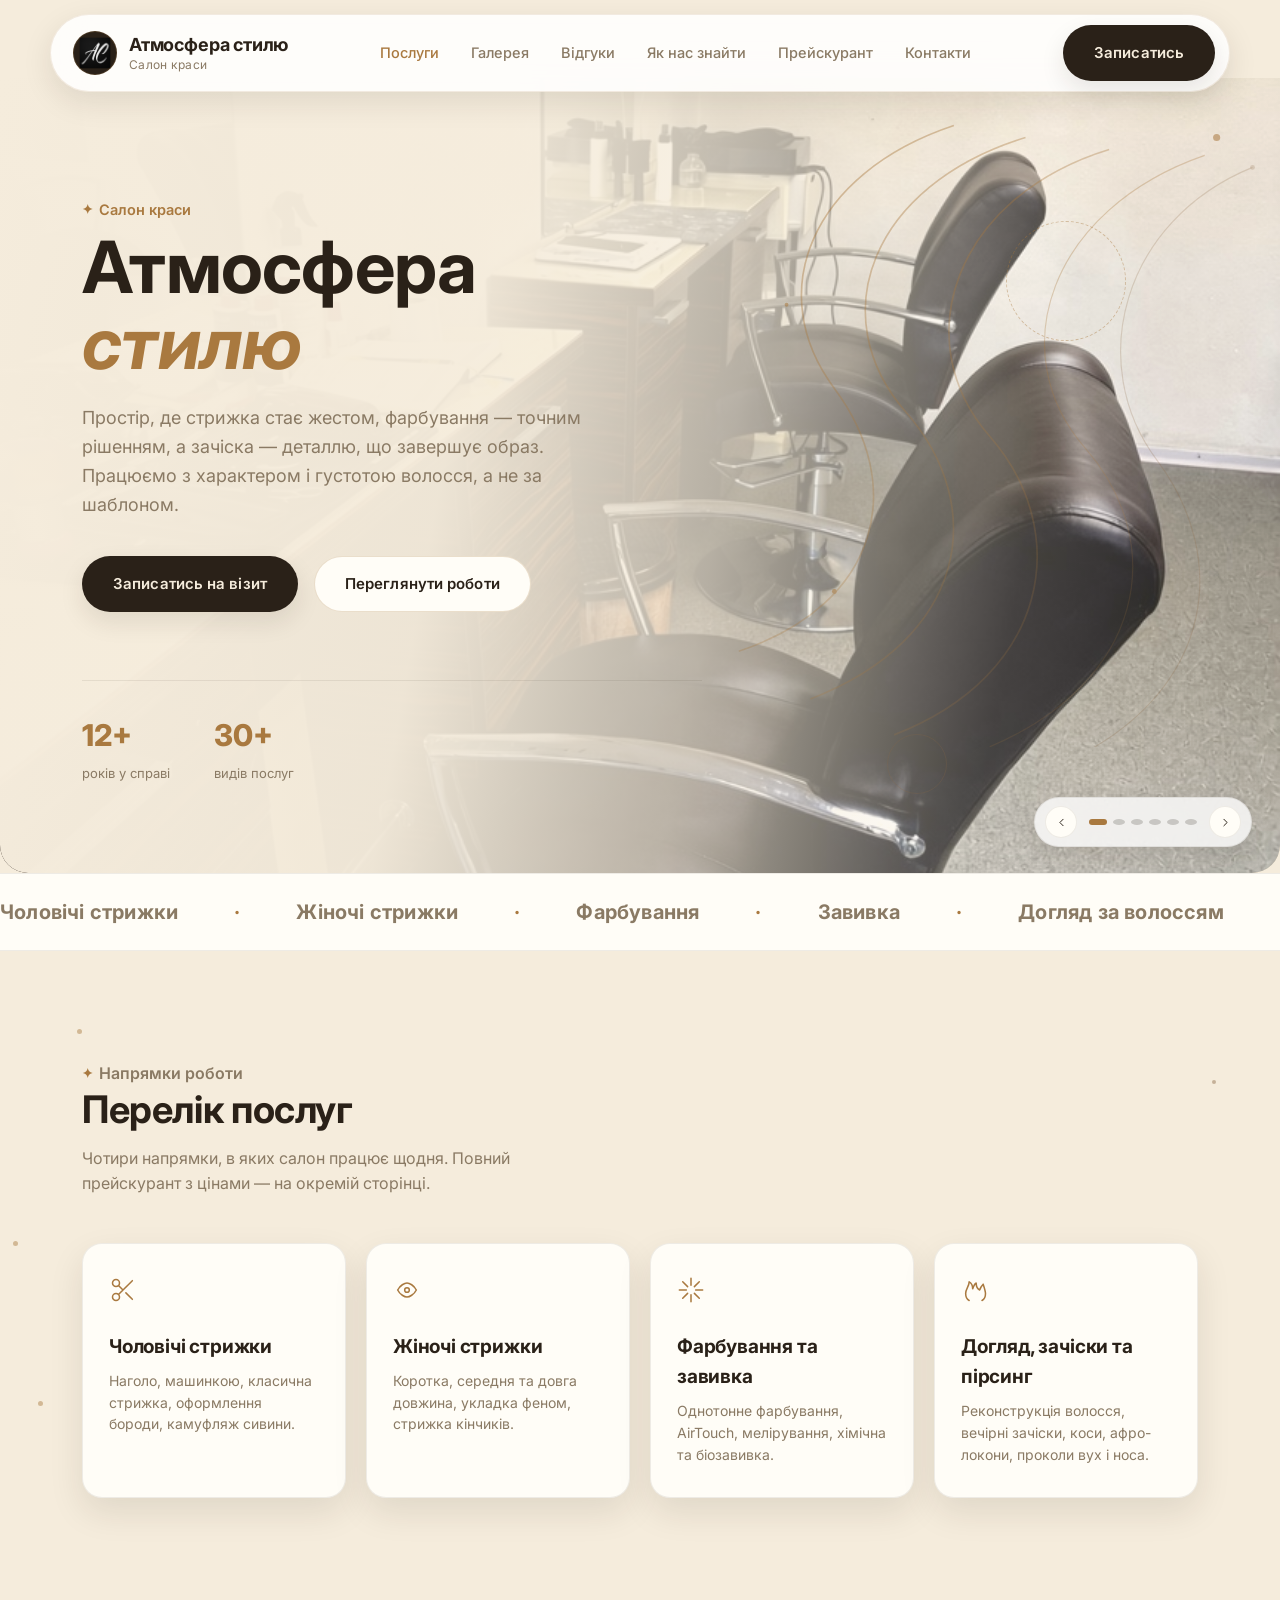
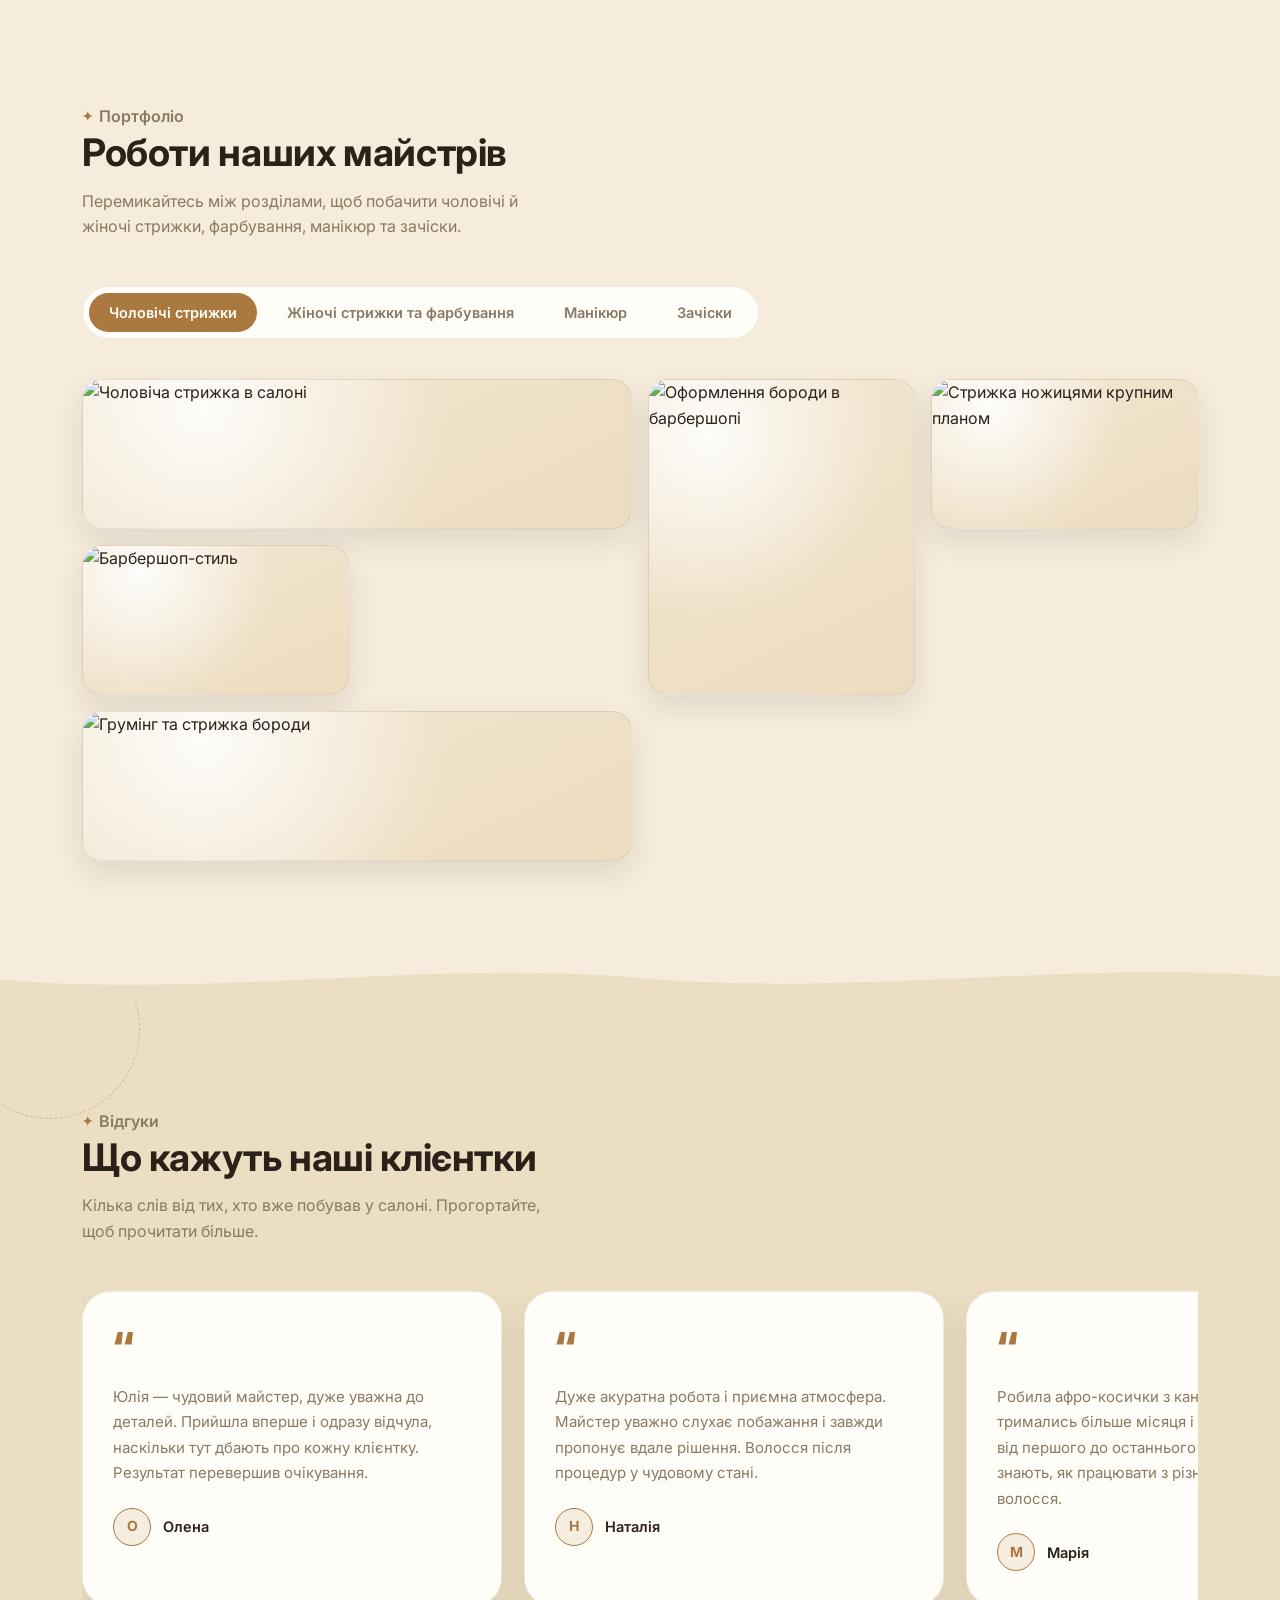
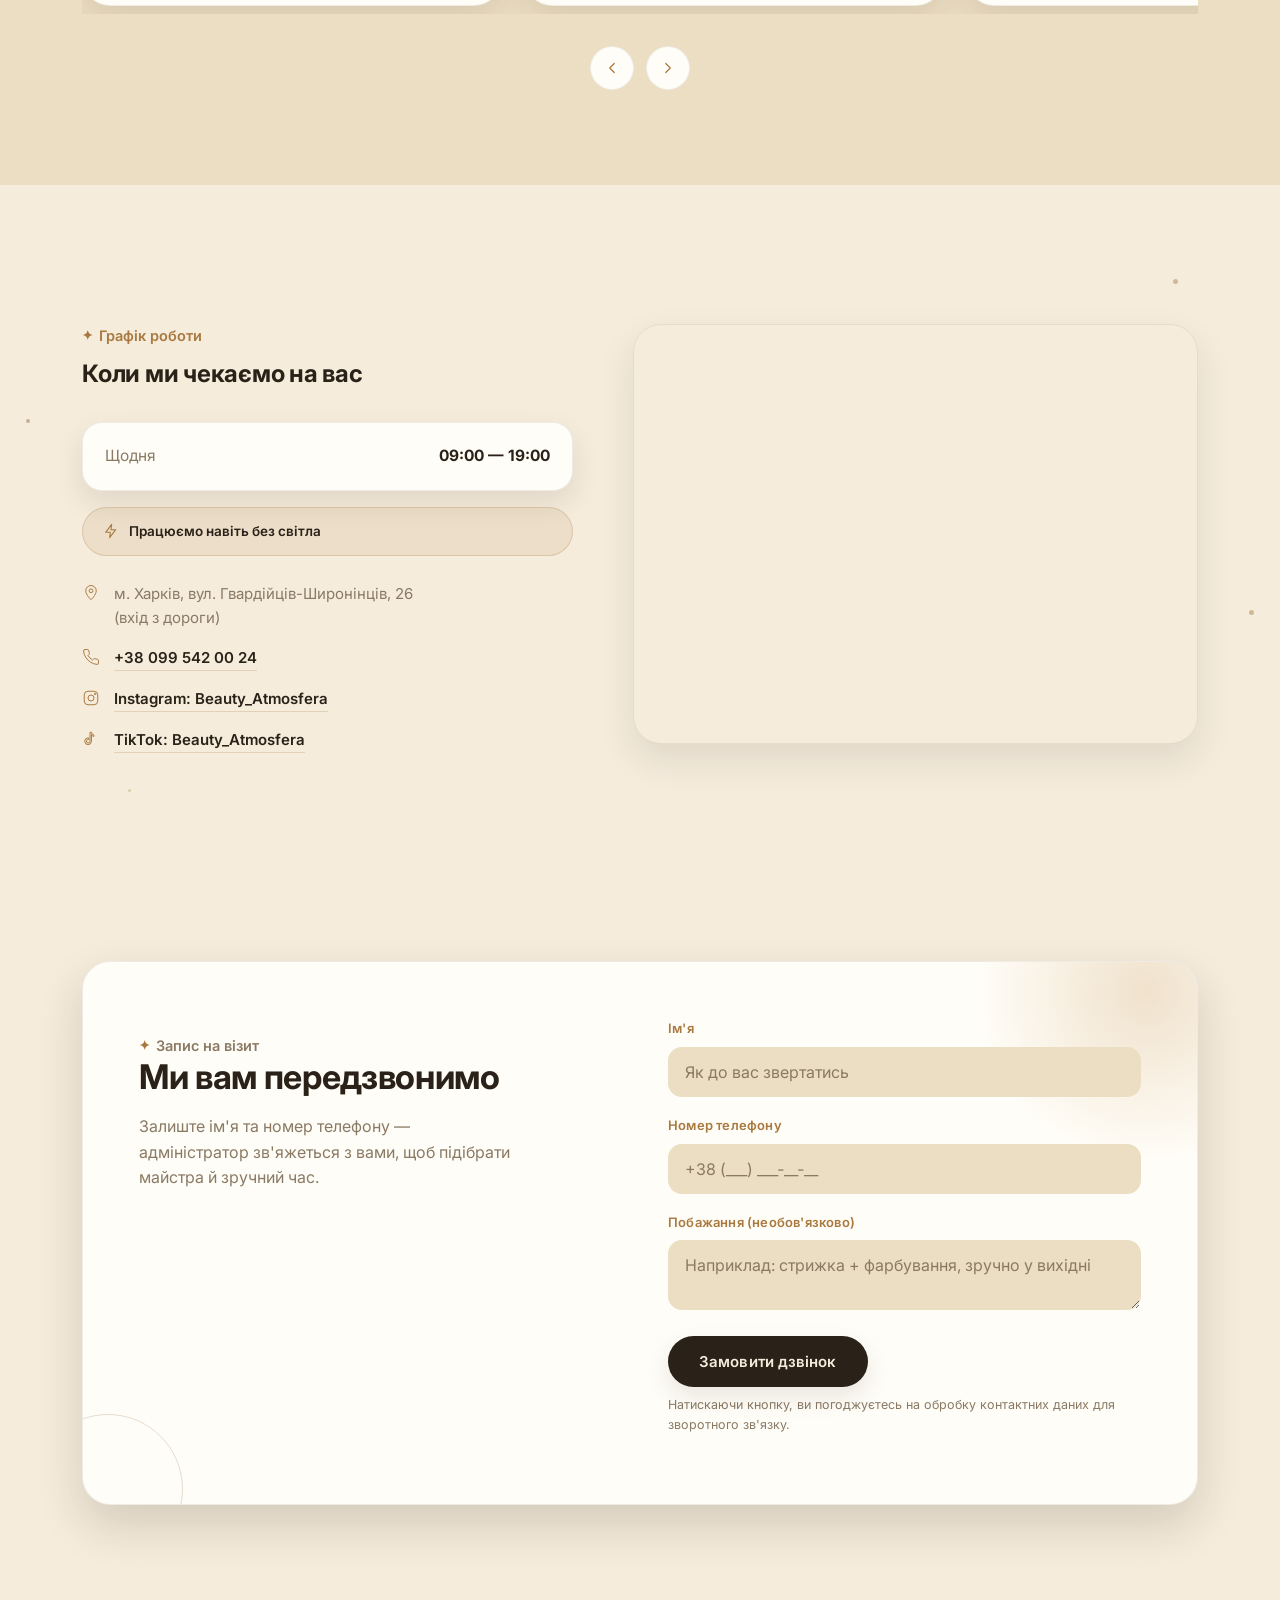
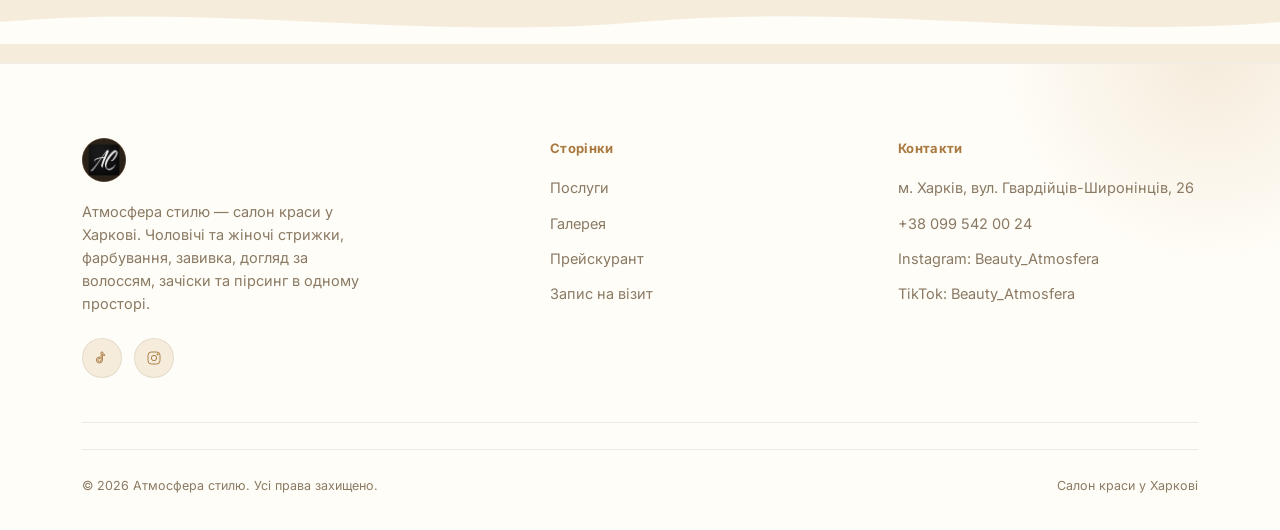
==== index.html @ 175be162 "first commit" ====
<!DOCTYPE html>
<html lang="uk">

<head>
  <meta charset="UTF-8">
  <meta name="viewport" content="width=device-width, initial-scale=1.0">
  <title>Атмосфера стилю — салон краси</title>
  <meta name="description"
    content="Атмосфера стилю — салон краси у Харкові: чоловічі та жіночі стрижки, фарбування, завивка, догляд за волоссям, зачіски та пірсинг. Записуйтесь на візит.">
  <link rel="icon" href="./assets/favicon.ico" sizes="any">
  <link rel="icon" href="./assets/favicon-32.png" type="image/png" sizes="32x32">
  <link rel="icon" href="./assets/favicon-16.png" type="image/png" sizes="16x16">
  <link rel="apple-touch-icon" href="./assets/apple-touch-icon.png">
  <link rel="stylesheet" href="style.css">
</head>

<body>

  <header class="site-header" id="siteHeader">
    <div class="wrap">
      <a href="index.html" class="brand">
        <span class="brand-mark"><img src="./assets/logo-512.png" alt="Атмосфера стилю — логотип" width="44"
            height="44"></span>
        <span class="brand-word">
          <span class="name">Атмосфера стилю</span>
          <span class="sub">Салон краси</span>
        </span>
      </a>

      <nav class="nav-desktop">
        <a href="#послуги" class="is-active">Послуги</a>
        <a href="#галерея">Галерея</a>
        <a href="#відгуки">Відгуки</a>
        <a href="#години">Як нас знайти</a>
        <a href="pricing.html">Прейскурант</a>
        <a href="#запис">Контакти</a>
      </nav>

      <div class="header-cta">
        <a href="tel:+380995420024" class="phone">+38 099 542 00 24</a>
        <a href="#запис" class="btn btn-gold">Записатись</a>
        <button class="burger" id="burger" aria-label="Меню" aria-expanded="false">
          <span></span>
        </button>
      </div>
    </div>
  </header>

  <nav class="nav-mobile" id="navMobile">
    <a href="#послуги">Послуги</a>
    <a href="#галерея">Галерея</a>
    <a href="#відгуки">Відгуки</a>
    <a href="#години">Як нас знайти</a>
    <a href="pricing.html">Прейскурант</a>
    <a href="#запис">Контакти</a>
    <div class="header-cta">
      <a href="tel:+380995420024" class="btn btn-ghost">+38 099 542 00 24</a>
    </div>
  </nav>

  <main>

    <!-- HERO with salon photo carousel background -->
    <section class="hero">
      <div class="hero-carousel-bg" id="carouselTrackWrap" aria-hidden="true">
        <div class="carousel-track" id="carouselTrack">
          <div class="carousel-slide">
            <img src="./assets/2.jpg" alt="Стрижка чоловіка в салоні" loading="eager">
          </div>
          <div class="carousel-slide">
            <img src="assets/1.jpg" alt="Фарбування волосся" loading="lazy">
          </div>
          <div class="carousel-slide">
            <img src="./assets/5.jpg" alt="Стилізація волосся в салоні" loading="lazy">
          </div>
          <div class="carousel-slide">
            <img
              src="https://images.pexels.com/photos/18186525/pexels-photo-18186525.jpeg?auto=compress&amp;cs=tinysrgb&amp;w=1600"
              alt="Стрижка ножицями крупним планом" loading="lazy">
          </div>

          <div class="carousel-slide">
            <img
              src="https://images.pexels.com/photos/29555469/pexels-photo-29555469.jpeg?auto=compress&amp;cs=tinysrgb&amp;w=1600"
              alt="Мелірування волосся" loading="lazy">
          </div>
          <div class="carousel-slide">
            <img
              src="https://images.pexels.com/photos/3065171/pexels-photo-3065171.jpeg?auto=compress&amp;cs=tinysrgb&amp;w=1600"
              alt="Завивка та укладка волосся" loading="lazy">
          </div>
        </div>
      </div>
      <div class="hero-scrim" aria-hidden="true"></div>

      <svg class="hero-wave" viewBox="0 0 600 600" fill="none" xmlns="http://www.w3.org/2000/svg" aria-hidden="true">
        <defs>
          <linearGradient id="waveGrad" x1="0" y1="0" x2="600" y2="600" gradientUnits="userSpaceOnUse">
            <stop offset="0" stop-color="#a9793f" />
            <stop offset="1" stop-color="#a9793f" stop-opacity="0" />
          </linearGradient>
        </defs>
        <path d="M40 520 C160 480 180 380 120 300 C60 220 100 120 220 80" stroke="url(#waveGrad)" stroke-width="1.4" />
        <path d="M100 560 C230 510 250 400 180 320 C110 240 150 130 280 90" stroke="url(#waveGrad)"
          stroke-width="1.4" />
        <path d="M170 590 C300 540 320 420 250 340 C180 260 220 140 350 100" stroke="url(#waveGrad)"
          stroke-width="1.4" />
        <path d="M250 600 C380 545 400 430 330 350 C260 270 300 150 430 105" stroke="url(#waveGrad)" stroke-width="1" />
        <path d="M320 610 C440 550 450 440 390 360 C330 280 360 160 470 115" stroke="#8c6a46" stroke-width="1"
          opacity=".4" />
        <circle cx="440" cy="90" r="3" fill="#a9793f" />
        <circle cx="120" cy="470" r="2" fill="#a9793f" />
        <circle cx="500" cy="180" r="2.5" fill="#c99a5c" />
        <circle cx="80" cy="230" r="1.6" fill="#a9793f" />
        <circle cx="470" cy="115" r="2" fill="#8c6a46" opacity=".4" />
      </svg>

      <span class="ring ring-1" aria-hidden="true"></span>
      <span class="ring ring-alt ring-2" aria-hidden="true"></span>

      <div class="wrap">
        <div class="hero-inner">
          <p class="eyebrow"><span class="sparkle">✦</span>Салон краси</p>
          <h1>Атмосфера<br><em>стилю</em></h1>
          <p class="lede">Простір, де стрижка стає жестом, фарбування — точним рішенням, а зачіска — деталлю, що
            завершує образ. Працюємо з характером і густотою волосся, а не за шаблоном.</p>
          <div class="hero-actions">
            <a href="#запис" class="btn btn-gold">Записатись на візит</a>
            <a href="#галерея" class="btn btn-ghost">Переглянути роботи</a>
          </div>
          <div class="hero-stats">
            <div>
              <div class="num" data-count="12" data-suffix="+">0</div>
              <div class="lbl">років у справі</div>
            </div>
            <div>
              <div class="num" data-count="30" data-suffix="+">0</div>
              <div class="lbl">видів послуг</div>
            </div>
          </div>
        </div>
      </div>

      <div class="hero-carousel-ui">
        <button type="button" class="hc-nav" id="carouselPrev" aria-label="Попереднє фото салону">
          <svg viewBox="0 0 24 24" fill="none" stroke-width="1.8" stroke-linecap="round" stroke-linejoin="round">
            <path d="m15 18-6-6 6-6" />
          </svg>
        </button>
        <div class="hc-dots" id="carouselDots">
          <button type="button" class="is-active" aria-label="Слайд 1"></button>
          <button type="button" aria-label="Слайд 2"></button>
          <button type="button" aria-label="Слайд 3"></button>
          <button type="button" aria-label="Слайд 4"></button>
          <button type="button" aria-label="Слайд 5"></button>
          <button type="button" aria-label="Слайд 6"></button>
        </div>
        <button type="button" class="hc-nav" id="carouselNext" aria-label="Наступне фото салону">
          <svg viewBox="0 0 24 24" fill="none" stroke-width="1.8" stroke-linecap="round" stroke-linejoin="round">
            <path d="m9 18 6-6-6-6" />
          </svg>
        </button>
      </div>
    </section>


    <!-- MARQUEE -->
    <div class="marquee" aria-hidden="true">
      <div class="marquee-track">
        <span>Чоловічі стрижки <em>·</em> Жіночі стрижки <em>·</em> Фарбування <em>·</em> Завивка <em>·</em> Догляд за
          волоссям <em>·</em> Зачіски та пірсинг</span>
        <span>Чоловічі стрижки <em>·</em> Жіночі стрижки <em>·</em> Фарбування <em>·</em> Завивка <em>·</em> Догляд за
          волоссям <em>·</em> Зачіски та пірсинг</span>
      </div>
    </div>

    <!-- SERVICES -->
    <section class="services" id="послуги">
      <div class="dot-field" aria-hidden="true">
        <span style="top:12%;left:6%;"></span>
        <span style="top:70%;left:3%;"></span>
        <span style="top:20%;right:5%;"></span>
        <span style="top:82%;right:9%;"></span>
        <span style="top:45%;left:1%;"></span>
      </div>
      <div class="wrap">
        <div class="section-head">
          <p class="eyebrow"><span class="sparkle">✦</span>Напрямки роботи</p>
          <h2>Перелік послуг</h2>
          <p>Чотири напрямки, в яких салон працює щодня. Повний прейскурант з цінами — на окремій сторінці.</p>
        </div>

        <div class="services-grid">
          <div class="service-card">
            <svg viewBox="0 0 24 24" fill="none" stroke-width="1.3" stroke-linecap="round" stroke-linejoin="round">
              <circle cx="6" cy="6" r="3" />
              <circle cx="6" cy="18" r="3" />
              <path d="M20 4 8.12 15.88M14.47 14.48 20 20M8.12 8.12 12 12" />
            </svg>
            <h3>Чоловічі стрижки</h3>
            <p>Наголо, машинкою, класична стрижка, оформлення бороди, камуфляж сивини.</p>
          </div>
          <div class="service-card">
            <svg viewBox="0 0 24 24" fill="none" stroke-width="1.3" stroke-linecap="round" stroke-linejoin="round">
              <path d="M4 12c2-4 6-6 8-6s6 2 8 6c-2 4-6 6-8 6s-6-2-8-6Z" />
              <circle cx="12" cy="12" r="2" />
            </svg>
            <h3>Жіночі стрижки</h3>
            <p>Коротка, середня та довга довжина, укладка феном, стрижка кінчиків.</p>
          </div>
          <div class="service-card">
            <svg viewBox="0 0 24 24" fill="none" stroke-width="1.3" stroke-linecap="round" stroke-linejoin="round">
              <path
                d="M12 2v6M12 22v-6M4.9 4.9l4.2 4.2M14.9 14.9l4.2 4.2M2 12h6M22 12h-6M4.9 19.1l4.2-4.2M14.9 9.1l4.2-4.2" />
            </svg>
            <h3>Фарбування та завивка</h3>
            <p>Однотонне фарбування, AirTouch, мелірування, хімічна та біозавивка.</p>
          </div>
          <div class="service-card">
            <svg viewBox="0 0 24 24" fill="none" stroke-width="1.3" stroke-linecap="round" stroke-linejoin="round">
              <path
                d="M7 21c-2-1-3-3-3-6 0-4 3-6 3-10 2 1 3 4 3 6 1-2 1-4 3-5 0 3 1 5 3 6 1-3 2-4 3-5 1 3 2 6 2 8 0 3-1 5-3 6" />
            </svg>
            <h3>Догляд, зачіски та пірсинг</h3>
            <p>Реконструкція волосся, вечірні зачіски, коси, афро-локони, проколи вух і носа.</p>
          </div>
        </div>
      </div>
    </section>

    <!-- GALLERY -->
    <section class="gallery" id="галерея">
      <div class="wrap">
        <div class="section-head">
          <p class="eyebrow"><span class="sparkle">✦</span>Портфоліо</p>
          <h2>Роботи наших майстрів</h2>
          <p>Перемикайтесь між розділами, щоб побачити чоловічі й жіночі стрижки, фарбування, манікюр та зачіски.</p>
        </div>

        <div class="tabs" role="tablist">
          <button class="tab is-active" data-tab="men" role="tab" aria-selected="true">Чоловічі стрижки</button>
          <button class="tab" data-tab="women" role="tab" aria-selected="false">Жіночі стрижки та фарбування</button>
          <button class="tab" data-tab="nails" role="tab" aria-selected="false">Манікюр</button>
          <button class="tab" data-tab="styling" role="tab" aria-selected="false">Зачіски</button>
        </div>

        <div class="gallery-grid is-active" id="tab-men">
          <div class="scene wide">
            <img
              src="https://images.pexels.com/photos/6599031/pexels-photo-6599031.jpeg?auto=compress&amp;cs=tinysrgb&amp;w=1200"
              alt="Чоловіча стрижка в салоні" loading="lazy">
          </div>
          <div class="scene tall">
            <img
              src="https://images.pexels.com/photos/3998417/pexels-photo-3998417.jpeg?auto=compress&amp;cs=tinysrgb&amp;w=800"
              alt="Оформлення бороди в барбершопі" loading="lazy">
          </div>
          <div class="scene">
            <img
              src="https://images.pexels.com/photos/18186525/pexels-photo-18186525.jpeg?auto=compress&amp;cs=tinysrgb&amp;w=800"
              alt="Стрижка ножицями крупним планом" loading="lazy">
          </div>
          <div class="scene">
            <img
              src="https://images.pexels.com/photos/9992819/pexels-photo-9992819.jpeg?auto=compress&amp;cs=tinysrgb&amp;w=800"
              alt="Барбершоп-стиль" loading="lazy">
          </div>
          <div class="scene wide">
            <img
              src="https://images.pexels.com/photos/6007395/pexels-photo-6007395.jpeg?auto=compress&amp;cs=tinysrgb&amp;w=1200"
              alt="Грумінг та стрижка бороди" loading="lazy">
          </div>
        </div>

        <div class="gallery-grid" id="tab-women">
          <div class="scene wide">
            <img
              src="https://images.pexels.com/photos/4981476/pexels-photo-4981476.jpeg?auto=compress&amp;cs=tinysrgb&amp;w=1200"
              alt="Фарбування волосся" loading="lazy">
          </div>
          <div class="scene tall">
            <img
              src="https://images.pexels.com/photos/29555469/pexels-photo-29555469.jpeg?auto=compress&amp;cs=tinysrgb&amp;w=800"
              alt="Мелірування волосся фольгою" loading="lazy">
          </div>
          <div class="scene">
            <img
              src="https://images.pexels.com/photos/3065171/pexels-photo-3065171.jpeg?auto=compress&amp;cs=tinysrgb&amp;w=800"
              alt="Завивка волосся в салоні" loading="lazy">
          </div>
          <div class="scene">
            <img
              src="https://images.pexels.com/photos/3065209/pexels-photo-3065209.jpeg?auto=compress&amp;cs=tinysrgb&amp;w=800"
              alt="Кучеряве укладання волосся" loading="lazy">
          </div>
        </div>

        <div class="gallery-grid" id="tab-nails">
          <div class="scene wide">
            <img
              src="https://images.pexels.com/photos/5871831/pexels-photo-5871831.jpeg?auto=compress&amp;cs=tinysrgb&amp;w=1200"
              alt="Яскравий дизайн манікюру" loading="lazy">
          </div>
          <div class="scene tall">
            <img
              src="https://images.pexels.com/photos/13068361/pexels-photo-13068361.jpeg?auto=compress&amp;cs=tinysrgb&amp;w=800"
              alt="Манікюрна станція в салоні" loading="lazy">
          </div>
          <div class="scene">
            <img
              src="https://images.pexels.com/photos/5870539/pexels-photo-5870539.jpeg?auto=compress&amp;cs=tinysrgb&amp;w=800"
              alt="Манікюр з покриттям" loading="lazy">
          </div>
        </div>

        <div class="gallery-grid" id="tab-styling">
          <div class="scene wide">
            <img
              src="https://images.pexels.com/photos/15507420/pexels-photo-15507420.jpeg?auto=compress&amp;cs=tinysrgb&amp;w=1200"
              alt="Вечірня зачіска з прикрасами" loading="lazy">
          </div>
          <div class="scene tall">
            <img
              src="https://images.pexels.com/photos/19875392/pexels-photo-19875392.jpeg?auto=compress&amp;cs=tinysrgb&amp;w=800"
              alt="Прокол вух з сережкою" loading="lazy">
          </div>
          <div class="scene">
            <img
              src="https://images.pexels.com/photos/3331486/pexels-photo-3331486.jpeg?auto=compress&amp;cs=tinysrgb&amp;w=800"
              alt="Стильна жіноча зачіска" loading="lazy">
          </div>
          <div class="scene">
            <img
              src="https://images.pexels.com/photos/15507425/pexels-photo-15507425.jpeg?auto=compress&amp;cs=tinysrgb&amp;w=800"
              alt="Весільна зачіска крупним планом" loading="lazy">
          </div>
        </div>
      </div>
    </section>

    <svg class="divider to-tint" viewBox="0 0 1440 60" preserveAspectRatio="none" aria-hidden="true">
      <path d="M0,32 C240,58 480,4 720,30 C960,56 1200,6 1440,28 L1440,60 L0,60 Z"></path>
    </svg>

    <!-- REVIEWS -->
    <section class="reviews" id="відгуки">
      <span class="ring" style="width:180px;height:180px;top:-60px;left:-40px;" aria-hidden="true"></span>
      <div class="wrap">
        <div class="section-head">
          <p class="eyebrow"><span class="sparkle">✦</span>Відгуки</p>
          <h2>Що кажуть наші клієнтки</h2>
          <p>Кілька слів від тих, хто вже побував у салоні. Прогортайте, щоб прочитати більше.</p>
        </div>

        <div class="review-track" id="reviewTrack">
          <div class="review-card">
            <div class="mark">“</div>
            <p>Юлія — чудовий майстер, дуже уважна до деталей. Прийшла вперше і одразу відчула, наскільки тут дбають про
              кожну клієнтку. Результат перевершив очікування.</p>
            <div class="who">
              <span class="avatar">О</span>
              <span class="name">Олена</span>
            </div>
          </div>
          <div class="review-card">
            <div class="mark">“</div>
            <p>Дуже акуратна робота і приємна атмосфера. Майстер уважно слухає побажання і завжди пропонує вдале
              рішення. Волосся після процедур у чудовому стані.</p>
            <div class="who">
              <span class="avatar">Н</span>
              <span class="name">Наталія</span>
            </div>
          </div>
          <div class="review-card">
            <div class="mark">“</div>
            <p>Робила афро-косички з канікалоном — тримались більше місяця і виглядали акуратно від першого до
              останнього дня. Майстри знають, як працювати з різними типами волосся.</p>
            <div class="who">
              <span class="avatar">М</span>
              <span class="name">Марія</span>
            </div>
          </div>
          <div class="review-card">
            <div class="mark">“</div>
            <p>Прийшла на консультацію щодо кольору — мені детально пояснили всі етапи й порадили формат, який справді
              пасує. Рекомендую знайомим.</p>
            <div class="who">
              <span class="avatar">І</span>
              <span class="name">Ірина</span>
            </div>
          </div>
        </div>

        <div class="review-controls">
          <button type="button" id="reviewPrev" aria-label="Попередній відгук">
            <svg viewBox="0 0 24 24" fill="none" stroke-width="1.6" stroke-linecap="round" stroke-linejoin="round">
              <path d="m15 18-6-6 6-6" />
            </svg>
          </button>
          <button type="button" id="reviewNext" aria-label="Наступний відгук">
            <svg viewBox="0 0 24 24" fill="none" stroke-width="1.6" stroke-linecap="round" stroke-linejoin="round">
              <path d="m9 18 6-6-6-6" />
            </svg>
          </button>
        </div>
      </div>
    </section>

    <svg class="divider flip" viewBox="0 0 1440 60" preserveAspectRatio="none" aria-hidden="true">
      <path d="M0,32 C240,58 480,4 720,30 C960,56 1200,6 1440,28 L1440,60 L0,60 Z"></path>
    </svg>

    <!-- HOURS + MAP -->
    <section class="visit" id="години">
      <div class="dot-field" aria-hidden="true">
        <span style="top:8%;right:8%;"></span>
        <span style="top:60%;right:2%;"></span>
        <span style="top:30%;left:2%;"></span>
        <span style="top:88%;left:10%;"></span>
      </div>
      <div class="wrap">
        <div class="visit-grid">
          <div>
            <p class="eyebrow"><span class="sparkle">✦</span>Графік роботи</p>
            <h2>Коли ми чекаємо на вас</h2>

            <div class="hours-list">
              <div class="hours-row"><span>Щодня</span><span>09:00 — 19:00</span></div>
            </div>
            <p class="hours-note">
              <svg viewBox="0 0 24 24" fill="none" stroke-width="1.6" stroke-linecap="round" stroke-linejoin="round">
                <path d="M13 2 4 14h7l-1 8 9-12h-7l1-8Z" />
              </svg>
              Працюємо навіть без світла
            </p>

            <div class="address-block">
              <div class="line">
                <svg viewBox="0 0 24 24" fill="none" stroke-width="1.3">
                  <path d="M12 21s7-6.5 7-12a7 7 0 1 0-14 0c0 5.5 7 12 7 12Z" />
                  <circle cx="12" cy="9" r="2.5" />
                </svg>
                <span>м. Харків, вул. Гвардійців-Широнінців, 26<br>(вхід з дороги)</span>
              </div>
              <div class="line">
                <svg viewBox="0 0 24 24" fill="none" stroke-width="1.3">
                  <path
                    d="M22 16.9v3a2 2 0 0 1-2.2 2 19.8 19.8 0 0 1-8.6-3.1 19.5 19.5 0 0 1-6-6A19.8 19.8 0 0 1 2.1 4.2 2 2 0 0 1 4 2h3a2 2 0 0 1 2 1.7c.1 1 .4 2 .7 2.9a2 2 0 0 1-.5 2.1L8 10a16 16 0 0 0 6 6l1.3-1.2a2 2 0 0 1 2.1-.5c.9.3 1.9.6 2.9.7a2 2 0 0 1 1.7 2Z" />
                </svg>
                <a href="tel:+380995420024">+38 099 542 00 24</a>
              </div>
              <div class="line">
                <svg viewBox="0 0 24 24" fill="none" stroke-width="1.3">
                  <rect x="3" y="3" width="18" height="18" rx="5" />
                  <circle cx="12" cy="12" r="4" />
                  <circle cx="17.5" cy="6.5" r="1" />
                </svg>
                <a href="https://www.instagram.com/julia.oksana_kh?utm_source=ig_web_button_share_sheet&amp;stkn=ZDNlZDc0MzIxNw=="
                  target="_blank" rel="noopener">Instagram: Beauty_Atmosfera</a>
              </div>
              <div class="line">
                <svg viewBox="0 0 24 24" fill="none" stroke-width="1.3">
                  <path
                    d="M16 8.5c-1.7 0-3-1-3.4-2.5V15a4.5 4.5 0 1 1-4.5-4.5c.3 0 .6 0 .9.1v2.1a2.4 2.4 0 1 0 1.7 2.3V3h2.1a4.1 4.1 0 0 0 3.2 3.9V8.5Z" />
                </svg>
                <a href="https://www.tiktok.com/@julia_magicbeauti?_r=1&_t=ZS-99iUvJJlpRd" target="_blank"
                  rel="noopener">TikTok:
                  Beauty_Atmosfera</a>
              </div>
            </div>
          </div>

          <div class="map-frame">
            <iframe
              src="https://maps.google.com/maps?q=%D0%A5%D0%B0%D1%80%D0%BA%D1%96%D0%B2%2C%20%D0%B2%D1%83%D0%BB.%20%D0%93%D0%B2%D0%B0%D1%80%D0%B4%D1%96%D0%B9%D1%86%D1%96%D0%B2-%D0%A8%D0%B8%D1%80%D0%BE%D0%BD%D1%96%D0%BD%D1%86%D1%96%D0%B2%2C%2026&z=16&output=embed"
              loading="lazy" referrerpolicy="no-referrer-when-downgrade" title="Атмосфера стилю на карті"></iframe>
          </div>
        </div>
      </div>
    </section>

    <!-- CALLBACK -->
    <section class="callback" id="запис">
      <div class="wrap">
        <div class="callback-panel">
          <span class="ring ring-alt ring-3" aria-hidden="true"></span>
          <div class="callback-copy">
            <p class="eyebrow"><span class="sparkle">✦</span>Запис на візит</p>
            <h2>Ми вам передзвонимо</h2>
            <p>Залиште ім'я та номер телефону — адміністратор зв'яжеться з вами, щоб підібрати майстра й зручний час.
            </p>
          </div>

          <form id="callbackForm" novalidate>
            <div class="field" id="nameField">
              <label for="name">Ім'я</label>
              <input type="text" id="name" name="name" placeholder="Як до вас звертатись" autocomplete="name">
              <p class="field-error">Вкажіть, будь ласка, ваше ім'я.</p>
            </div>
            <div class="field" id="phoneField">
              <label for="phone">Номер телефону</label>
              <input type="tel" id="phone" name="phone" placeholder="+38 (___) ___‑__‑__" autocomplete="tel">
              <p class="field-error">Перевірте формат номера телефону.</p>
            </div>
            <div class="field">
              <label for="message">Побажання (необов'язково)</label>
              <textarea id="message" name="message"
                placeholder="Наприклад: стрижка + фарбування, зручно у вихідні"></textarea>
            </div>
            <button type="submit" class="btn btn-gold">Замовити дзвінок</button>
            <p class="form-note">Натискаючи кнопку, ви погоджуєтесь на обробку контактних даних для зворотного зв'язку.
            </p>
            <p class="form-status" id="formStatus">Дякуємо! Ми передзвонимо вам найближчим часом.</p>
          </form>
        </div>
      </div>
    </section>

  </main>

  <svg class="divider to-white" viewBox="0 0 1440 60" preserveAspectRatio="none" aria-hidden="true">
    <path d="M0,30 C240,4 480,56 720,30 C960,4 1200,54 1440,30 L1440,60 L0,60 Z"></path>
  </svg>

  <footer class="site-footer">
    <div class="wrap">
      <div class="footer-top">
        <div class="footer-about">
          <span class="brand-mark"><img src="./assets/logo-512.png" alt="Атмосфера стилю — логотип" width="44"
              height="44"></span>
          <p>Атмосфера стилю — салон краси у Харкові. Чоловічі та жіночі стрижки, фарбування, завивка, догляд за
            волоссям, зачіски та пірсинг в одному просторі.</p>
          <div class="socials">
            <a href="https://www.tiktok.com/@julia_magicbeauti?_r=1&_t=ZS-99iUvJJlpRd" target="_blank" rel="noopener"
              aria-label="TikTok"><svg viewBox="0 0 24 24" fill="none" stroke-width="1.4">
                <path
                  d="M16 8.5c-1.7 0-3-1-3.4-2.5V15a4.5 4.5 0 1 1-4.5-4.5c.3 0 .6 0 .9.1v2.1a2.4 2.4 0 1 0 1.7 2.3V3h2.1a4.1 4.1 0 0 0 3.2 3.9V8.5Z" />
              </svg></a>
            <a href="https://www.instagram.com/julia.oksana_kh?utm_source=ig_web_button_share_sheet&amp;stkn=ZDNlZDc0MzIxNw=="
              target="_blank" rel="noopener" aria-label="Instagram"><svg viewBox="0 0 24 24" fill="none"
                stroke-width="1.4">
                <rect x="3" y="3" width="18" height="18" rx="5" />
                <circle cx="12" cy="12" r="4" />
                <circle cx="17.5" cy="6.5" r="1" />
              </svg></a>
          </div>
        </div>
        <div class="footer-col">
          <h4>Сторінки</h4>
          <ul>
            <li><a href="#послуги">Послуги</a></li>
            <li><a href="#галерея">Галерея</a></li>
            <li><a href="pricing.html">Прейскурант</a></li>
            <li><a href="#запис">Запис на візит</a></li>
          </ul>
        </div>
        <div class="footer-col">
          <h4>Контакти</h4>
          <ul>
            <li>м. Харків, вул. Гвардійців-Широнінців, 26</li>
            <li><a href="tel:+380995420024">+38 099 542 00 24</a></li>
            <li><a
                href="https://www.instagram.com/julia.oksana_kh?utm_source=ig_web_button_share_sheet&amp;stkn=ZDNlZDc0MzIxNw=="
                target="_blank" rel="noopener">Instagram: Beauty_Atmosfera</a></li>
            <li><a href="https://www.tiktok.com/@julia_magicbeauti?_r=1&_t=ZS-99iUvJJlpRd" target="_blank"
                rel="noopener">TikTok:
                Beauty_Atmosfera</a></li>
          </ul>
        </div>
      </div>
      <div class="footer-bottom">
        <span>© 2026 Атмосфера стилю. Усі права захищено.</span>
        <span>Салон краси у Харкові</span>
      </div>
    </div>
  </footer>

  <a href="#запис" class="float-cta" id="floatCta" aria-label="Записатись на візит">
    <svg viewBox="0 0 24 24" fill="none" stroke-width="1.6" stroke-linecap="round" stroke-linejoin="round">
      <path
        d="M22 16.9v3a2 2 0 0 1-2.2 2 19.8 19.8 0 0 1-8.6-3.1 19.5 19.5 0 0 1-6-6A19.8 19.8 0 0 1 2.1 4.2 2 2 0 0 1 4 2h3a2 2 0 0 1 2 1.7c.1 1 .4 2 .7 2.9a2 2 0 0 1-.5 2.1L8 10a16 16 0 0 0 6 6l1.3-1.2a2 2 0 0 1 2.1-.5c.9.3 1.9.6 2.9.7a2 2 0 0 1 1.7 2Z" />
    </svg>
  </a>

  <script src="script.js"></script>
</body>

</html>
---- style.css ----
/* ==========================================================================
   Атмосфера стилю — стилі
   Світла, м'яка, заокруглена палітра у дусі iOS/Apple, з золотими акцентами
   візитки салону.
   ========================================================================== */

@import url('https://fonts.googleapis.com/css2?family=Inter:ital,wght@0,400;0,500;0,600;0,700;0,800;1,600;1,700&display=swap');

:root {
  --cream: #f5ecdc;
  --cream-2: #ecdec2;
  --white: #fffdf7;
  --ink: #2a2118;
  --ink-dim: #8a7a64;
  --gold: #a9793f;
  --gold-light: #c99a5c;
  --gold-soft: rgba(169, 121, 63, .12);
  --rose: #8c6a46;
  --line: rgba(169, 121, 63, .24);
  --line-soft: rgba(42, 33, 24, .08);
  --shadow: rgba(42, 33, 24, .10);
  --shadow-lg: rgba(42, 33, 24, .16);

  --sans: -apple-system, BlinkMacSystemFont, 'SF Pro Display', 'Inter', 'Segoe UI', Roboto, Helvetica, Arial, sans-serif;

  --r-sm: 14px;
  --r-md: 20px;
  --r-lg: 28px;
  --r-pill: 999px;

  --wrap: 1180px;
}

*,
*::before,
*::after {
  box-sizing: border-box;
}

html {
  scroll-behavior: smooth;
}

@media (prefers-reduced-motion: reduce) {
  html {
    scroll-behavior: auto;
  }

  *,
  *::before,
  *::after {
    animation-duration: .01ms !important;
    animation-iteration-count: 1 !important;
    transition-duration: .01ms !important;
  }
}

body {
  margin: 0;
  background: var(--cream);
  color: var(--ink);
  font-family: var(--sans);
  font-size: 16px;
  line-height: 1.6;
  -webkit-font-smoothing: antialiased;
}

img {
  max-width: 100%;
  display: block;
}

a {
  color: inherit;
  text-decoration: none;
}

button {
  font-family: inherit;
  cursor: pointer;
}

ul {
  margin: 0;
  padding: 0;
  list-style: none;
}

h1,
h2,
h3,
h4 {
  margin: 0;
  font-family: var(--sans);
  font-weight: 700;
  letter-spacing: -.01em;
  color: var(--ink);
}

:focus-visible {
  outline: 2px solid var(--gold);
  outline-offset: 3px;
  border-radius: 6px;
}

.wrap {
  max-width: var(--wrap);
  margin: 0 auto;
  padding: 0 32px;
}

.eyebrow {
  font-family: var(--sans);
  font-weight: 600;
  font-size: 14.5px;
  color: var(--gold);
  margin: 0 0 8px;
}

.section-head {
  max-width: 560px;
  margin: 0 0 46px;
}

.section-head h2 {
  font-size: clamp(28px, 3.6vw, 38px);
  line-height: 1.18;
}

.section-head p {
  margin: 14px 0 0;
  color: var(--ink-dim);
  font-size: 16px;
  max-width: 46ch;
}

.btn {
  display: inline-flex;
  align-items: center;
  gap: 10px;
  padding: 15px 30px;
  border-radius: var(--r-pill);
  font-size: 15px;
  font-weight: 600;
  letter-spacing: .1px;
  border: 1px solid transparent;
  transition: background .25s ease, color .25s ease, border-color .25s ease, transform .2s ease, box-shadow .25s ease;
}

.btn-gold {
  background: var(--ink);
  color: var(--cream);
  box-shadow: 0 10px 24px var(--shadow);
  position: relative;
  overflow: hidden;
}

.btn-gold::before {
  content: '';
  position: absolute;
  inset: 0;
  background: linear-gradient(115deg, transparent 20%, rgba(255, 255, 255, .35) 50%, transparent 80%);
  transform: translateX(-120%);
  transition: transform .6s ease;
}

.btn-gold:hover::before {
  transform: translateX(120%);
}

.btn-gold:hover {
  background: var(--gold);
  color: var(--white);
  transform: translateY(-2px);
  box-shadow: 0 14px 28px var(--shadow-lg);
}

.btn-ghost {
  border-color: var(--line);
  color: var(--ink);
  background: var(--white);
}

.btn-ghost:hover {
  border-color: var(--gold);
  color: var(--gold);
  transform: translateY(-2px);
}

/* ---------- header ---------- */
.site-header {
  position: sticky;
  top: 14px;
  z-index: 50;
  padding: 0 20px;
}

.site-header .wrap {
  display: flex;
  align-items: center;
  justify-content: space-between;
  height: 78px;
  background: rgba(255, 255, 255, .86);
  backdrop-filter: blur(18px);
  border: 1px solid rgba(169, 121, 63, .14);
  border-radius: var(--r-pill);
  box-shadow: 0 10px 30px var(--shadow);
  padding: 0 14px 0 22px;
  transition: box-shadow .3s ease, background .3s ease;
}

.site-header.is-scrolled .wrap {
  box-shadow: 0 14px 34px var(--shadow-lg);
  background: rgba(255, 255, 255, .96);
}

.brand {
  display: flex;
  align-items: center;
  gap: 12px;
}

.brand-mark {
  width: 44px;
  height: 44px;
  padding: 8px;
  background: var(--ink);
  border: 1px solid var(--line);
  border-radius: 50%;
  display: flex;
  align-items: center;
  justify-content: center;
  overflow: hidden;
  font-family: var(--sans);
  font-style: italic;
  font-weight: 700;
  font-size: 17px;
  color: var(--gold);
  flex: none;
}

.brand-mark img {
  width: 100%;
  height: 100%;
  object-fit: cover;
  transform: scale(1.18);
}

.brand-word {
  line-height: 1.25;
}

.brand-word .name {
  display: block;
  font-family: var(--sans);
  font-weight: 700;
  font-size: 18px;
  letter-spacing: -.01em;
  color: var(--ink);
}

.brand-word .sub {
  display: block;
  font-size: 12px;
  letter-spacing: .3px;
  color: var(--ink-dim);
}

.nav-desktop {
  display: flex;
  align-items: center;
  gap: 32px;
}

.nav-desktop a {
  font-size: 14.5px;
  font-weight: 500;
  color: var(--ink-dim);
  position: relative;
  padding: 4px 0;
  transition: color .2s ease;
}

.nav-desktop a:hover {
  color: var(--ink);
}

.nav-desktop a.is-active {
  color: var(--gold);
}

.header-cta {
  display: flex;
  align-items: center;
  gap: 16px;
}

.header-cta .phone {
  font-family: var(--sans);
  font-weight: 600;
  font-size: 15px;
  color: var(--ink);
  display: none;
}

.burger {
  display: none;
  width: 34px;
  height: 34px;
  border: none;
  background: none;
  position: relative;
}

.burger span,
.burger span::before,
.burger span::after {
  content: '';
  position: absolute;
  left: 6px;
  right: 6px;
  height: 2px;
  border-radius: 2px;
  background: var(--gold);
  transition: transform .25s ease, opacity .25s ease;
}

.burger span {
  top: 16px;
}

.burger span::before {
  top: -7px;
}

.burger span::after {
  top: 7px;
}

.burger.is-open span {
  background: transparent;
}

.burger.is-open span::before {
  transform: translateY(7px) rotate(45deg);
}

.burger.is-open span::after {
  transform: translateY(-7px) rotate(-45deg);
}

.nav-mobile {
  position: fixed;
  inset: 92px 14px 14px 14px;
  background: var(--white);
  border-radius: var(--r-lg);
  box-shadow: 0 20px 50px var(--shadow-lg);
  padding: 36px 30px;
  display: flex;
  flex-direction: column;
  gap: 24px;
  transform: translateY(-16px);
  opacity: 0;
  pointer-events: none;
  transition: transform .3s ease, opacity .3s ease;
  z-index: 49;
}

.nav-mobile.is-open {
  transform: translateY(0);
  opacity: 1;
  pointer-events: auto;
}

.nav-mobile a {
  font-family: var(--sans);
  font-weight: 600;
  font-size: 23px;
  color: var(--ink);
}

.nav-mobile .header-cta {
  margin-top: 10px;
}

/* ---------- hero ---------- */
.hero {
  position: relative;
  overflow: hidden;
  min-height: 640px;
  display: flex;
  align-items: center;
  padding: 120px 0 90px;
  border-radius: 0 0 var(--r-lg) var(--r-lg);
}

.hero-carousel-bg {
  position: absolute;
  inset: 0;
  z-index: 0;
}

.hero-carousel-bg .carousel-track {
  display: flex;
  height: 100%;
  transition: transform .8s cubic-bezier(.4, 0, .2, 1);
}

.hero-carousel-bg .carousel-slide {
  flex: 0 0 100%;
  height: 100%;
  position: relative;
  overflow: hidden;
}

.hero-carousel-bg .carousel-slide img {
  width: 100%;
  height: 100%;
  object-fit: cover;
  filter: saturate(.94) sepia(.05) brightness(1.02);
}

.hero-scrim {
  position: absolute;
  inset: 0;
  z-index: 1;
  background: linear-gradient(100deg,
      var(--cream) 0%,
      rgba(245, 236, 220, .97) 36%,
      rgba(245, 236, 220, .74) 56%,
      rgba(245, 236, 220, .28) 78%,
      rgba(245, 236, 220, .08) 100%);
}

.hero-wave {
  position: absolute;
  top: -6%;
  right: -10%;
  width: min(56vw, 720px);
  opacity: .55;
  pointer-events: none;
  z-index: 1;
}

.hero .wrap {
  position: relative;
  z-index: 2;
  width: 100%;
}

.hero-carousel-ui {
  position: absolute;
  right: 28px;
  bottom: 26px;
  z-index: 3;
  display: flex;
  align-items: center;
  gap: 8px;
  background: rgba(255, 255, 255, .78);
  backdrop-filter: blur(10px);
  padding: 8px 10px;
  border-radius: var(--r-pill);
  border: 1px solid var(--line-soft);
  box-shadow: 0 12px 26px var(--shadow);
}

.hero-carousel-ui .hc-nav {
  width: 32px;
  height: 32px;
  border-radius: 50%;
  border: 1px solid var(--line-soft);
  background: var(--white);
  display: flex;
  align-items: center;
  justify-content: center;
  transition: border-color .25s ease, transform .2s ease;
  flex: none;
}

.hero-carousel-ui .hc-nav:hover {
  border-color: var(--gold);
  transform: translateY(-1px);
}

.hero-carousel-ui .hc-nav svg {
  width: 13px;
  height: 13px;
  stroke: var(--ink);
}

.hero-carousel-ui .hc-dots {
  display: flex;
  align-items: center;
  gap: 6px;
  margin: 0 4px;
}

.hero-carousel-ui .hc-dots button {
  width: 6px;
  height: 6px;
  border-radius: 50%;
  border: none;
  background: rgba(42, 33, 24, .2);
  transition: width .3s ease, background .25s ease;
}

.hero-carousel-ui .hc-dots button.is-active {
  width: 18px;
  border-radius: var(--r-pill);
  background: var(--gold);
}

@media (max-width:640px) {
  .hero {
    min-height: 560px;
  }

  .hero-carousel-ui {
    right: 16px;
    bottom: 16px;
    padding: 6px 8px;
  }
}

.hero-inner {
  max-width: 620px;
}

.hero-inner .eyebrow {
  opacity: 0;
  animation: rise .8s .1s ease forwards;
}

.hero-inner h1 {
  font-size: clamp(42px, 6.4vw, 72px);
  line-height: 1.05;
  opacity: 0;
  animation: rise .8s .25s ease forwards;
}

.hero-inner h1 em {
  font-style: italic;
  color: var(--gold);
}

.hero-inner .lede {
  margin: 24px 0 36px;
  font-size: 18px;
  color: var(--ink-dim);
  max-width: 48ch;
  opacity: 0;
  animation: rise .8s .4s ease forwards;
}

.hero-actions {
  display: flex;
  gap: 16px;
  flex-wrap: wrap;
  opacity: 0;
  animation: rise .8s .55s ease forwards;
}

@keyframes rise {
  from {
    opacity: 0;
    transform: translateY(16px);
  }

  to {
    opacity: 1;
    transform: translateY(0);
  }
}

.hero-stats {
  display: flex;
  gap: 44px;
  margin-top: 68px;
  padding-top: 30px;
  border-top: 1px solid var(--line-soft);
  max-width: 640px;
  opacity: 0;
  animation: rise .8s .7s ease forwards;
}

.hero-stats .num {
  font-family: var(--sans);
  font-weight: 800;
  font-size: 30px;
  color: var(--gold);
}

.hero-stats .lbl {
  font-size: 13px;
  color: var(--ink-dim);
  margin-top: 4px;
}

/* ---------- services strip ---------- */
.services {
  padding: 96px 0;
  position: relative;
}

.services-grid {
  display: grid;
  grid-template-columns: repeat(4, 1fr);
  gap: 20px;
}

.service-card {
  background: var(--white);
  border-radius: var(--r-md);
  border: 1px solid var(--line-soft);
  box-shadow: 0 14px 34px var(--shadow);
  padding: 32px 26px;
  transition: transform .3s ease, box-shadow .3s ease;
}

.service-card:hover {
  transform: translateY(-6px);
  box-shadow: 0 20px 42px var(--shadow-lg);
}

.service-card svg {
  width: 28px;
  height: 28px;
  stroke: var(--gold);
  margin-bottom: 20px;
}

.service-card h3 {
  font-size: 19px;
  margin-bottom: 8px;
}

.service-card p {
  font-size: 14px;
  color: var(--ink-dim);
  margin: 0;
  line-height: 1.55;
}

/* ---------- gallery ---------- */
.gallery {
  padding: 96px 0;
}

.tabs {
  display: flex;
  gap: 10px;
  flex-wrap: wrap;
  margin-bottom: 40px;
  background: var(--white);
  border: 1px solid var(--line-soft);
  border-radius: var(--r-pill);
  padding: 6px;
  width: max-content;
  max-width: 100%;
}

.tab {
  background: none;
  border: none;
  color: var(--ink-dim);
  font-family: var(--sans);
  font-weight: 600;
  font-size: 14.5px;
  padding: 11px 20px;
  border-radius: var(--r-pill);
  transition: background .25s ease, color .25s ease;
  white-space: nowrap;
}

.tab.is-active {
  color: var(--white);
  background: var(--gold);
}

.gallery-grid {
  display: none;
  grid-template-columns: repeat(4, 1fr);
  grid-auto-rows: 150px;
  gap: 16px;
}

.gallery-grid.is-active {
  display: grid;
}

.scene {
  position: relative;
  border-radius: var(--r-md);
  overflow: hidden;
  border: 1px solid var(--line-soft);
  box-shadow: 0 12px 28px var(--shadow);
  background:
    radial-gradient(circle at 22% 18%, rgba(255, 255, 255, .9), transparent 55%),
    linear-gradient(155deg, var(--tone-a, #f3e7d2) 0%, var(--tone-b, #ecdcc0) 100%);
}

.scene img {
  position: absolute;
  inset: 0;
  width: 100%;
  height: 100%;
  object-fit: cover;
  filter: saturate(.94) sepia(.05) brightness(1.02);
}

.scene svg {
  position: absolute;
  inset: 0;
  margin: auto;
  width: 32%;
  height: 32%;
  stroke: var(--gold);
  opacity: .55;
}

.scene .cap {
  position: absolute;
  left: 16px;
  bottom: 14px;
  z-index: 2;
  font-size: 13px;
  font-weight: 600;
  color: var(--white);
  padding: 4px 10px;
  background: rgba(42, 33, 24, .55);
  border-radius: var(--r-pill);
}

.scene.tall {
  grid-row: span 2;
}

.scene.wide {
  grid-column: span 2;
}

.gallery-note {
  margin-top: 24px;
  font-size: 13.5px;
  color: var(--ink-dim);
}

/* ---------- hours + map ---------- */
.visit {
  padding: 96px 0;
  position: relative;
}

.visit-grid {
  display: grid;
  grid-template-columns: 1fr 1.15fr;
  gap: 60px;
  align-items: start;
}

.hours-list {
  margin-top: 28px;
  background: var(--white);
  border: 1px solid var(--line-soft);
  border-radius: var(--r-md);
  padding: 6px 22px;
  box-shadow: 0 12px 28px var(--shadow);
}

.hours-row {
  display: flex;
  justify-content: space-between;
  padding: 15px 0;
  border-bottom: 1px solid var(--line-soft);
  font-size: 15.5px;
}

.hours-row:last-child {
  border-bottom: none;
}

.hours-note {
  display: flex;
  align-items: center;
  gap: 10px;
  margin-top: 16px;
  padding: 13px 20px;
  background: var(--gold-soft);
  border: 1px solid var(--line);
  border-radius: var(--r-pill);
  font-size: 13.5px;
  font-weight: 600;
  color: var(--ink);
}

.hours-note svg {
  width: 16px;
  height: 16px;
  stroke: var(--gold);
  flex: none;
}

.hours-row span:first-child {
  color: var(--ink-dim);
}

.hours-row span:last-child {
  font-weight: 700;
  color: var(--ink);
}

.address-block {
  margin-top: 26px;
}

.address-block .line {
  display: flex;
  gap: 14px;
  margin-bottom: 16px;
  font-size: 15px;
  color: var(--ink-dim);
  align-items: flex-start;
}

.address-block .line svg {
  width: 18px;
  height: 18px;
  stroke: var(--gold);
  flex: none;
  margin-top: 2px;
}

.address-block a {
  color: var(--ink);
  font-weight: 600;
  border-bottom: 1px solid var(--line);
}

.address-block a:hover {
  color: var(--gold);
  border-color: var(--gold);
}

.map-frame {
  border: 1px solid var(--line-soft);
  border-radius: var(--r-lg);
  overflow: hidden;
  box-shadow: 0 16px 36px var(--shadow);
  filter: sepia(.1) saturate(1.05);
  height: 420px;
}

.map-frame iframe {
  width: 100%;
  height: 100%;
  border: 0;
  display: block;
}

/* ---------- callback form ---------- */
.callback {
  padding: 96px 0;
}

.callback-panel {
  border-radius: var(--r-lg);
  padding: 56px;
  display: grid;
  grid-template-columns: 1fr 1fr;
  gap: 56px;
  position: relative;
  overflow: hidden;
  background: var(--white);
  border: 1px solid var(--line-soft);
  box-shadow: 0 20px 46px var(--shadow-lg);
}

.callback-panel::before {
  content: '';
  position: absolute;
  width: 340px;
  height: 340px;
  top: -140px;
  right: -120px;
  background: radial-gradient(circle, rgba(201, 154, 92, .28), rgba(201, 154, 92, 0) 70%);
  border-radius: 50%;
  pointer-events: none;
}

.callback-copy {
  position: relative;
}

.callback-copy h2 {
  font-size: clamp(26px, 3.2vw, 34px);
  line-height: 1.2;
}

.callback-copy p {
  color: var(--ink-dim);
  margin: 16px 0 0;
  max-width: 38ch;
}

.field {
  margin-bottom: 18px;
  position: relative;
}

.field label {
  display: block;
  font-size: 13px;
  font-weight: 600;
  color: var(--gold);
  margin-bottom: 8px;
  letter-spacing: .2px;
}

.field input,
.field textarea {
  width: 100%;
  background: var(--cream-2);
  border: 1px solid transparent;
  border-radius: var(--r-sm);
  color: var(--ink);
  font-family: var(--sans);
  font-size: 16px;
  padding: 14px 16px;
  transition: border-color .25s ease, background .25s ease;
}

.field input::placeholder,
.field textarea::placeholder {
  color: var(--ink-dim);
}

.field input:focus,
.field textarea:focus {
  border-color: var(--gold);
  background: var(--white);
  outline: none;
}

.field textarea {
  resize: vertical;
  min-height: 70px;
}

.field.invalid input {
  border-color: #c96b5f;
  background: #fbeeec;
}

.field-error {
  display: none;
  font-size: 12.5px;
  color: #c96b5f;
  margin-top: 6px;
}

.field.invalid .field-error {
  display: block;
}

.form-note {
  font-size: 12.5px;
  color: var(--ink-dim);
  margin-top: 8px;
}

.form-status {
  margin-top: 16px;
  font-size: 14.5px;
  font-weight: 600;
  color: var(--gold);
  display: none;
}

.form-status.is-visible {
  display: block;
}

/* ---------- pricing page ---------- */
.pricing {
  padding: 96px 0;
  position: relative;
}

.price-category {
  margin-bottom: 36px;
  background: var(--white);
  border: 1px solid var(--line-soft);
  border-radius: var(--r-lg);
  box-shadow: 0 14px 32px var(--shadow);
  padding: 38px 40px;
}

.price-category h3 {
  font-size: 21px;
  display: flex;
  align-items: center;
  gap: 14px;
  margin-bottom: 22px;
}

.price-category h3::after {
  content: '';
  flex: 1;
  height: 1px;
  background: var(--line-soft);
}

.price-subhead {
  font-size: 13px;
  font-weight: 700;
  color: var(--gold);
  letter-spacing: .2px;
  margin: 22px 0 10px;
}

.price-grid>div>.price-subhead:first-child,
.price-grid>.price-subhead:first-child {
  margin-top: 0;
}

.promo-strip {
  display: flex;
  align-items: center;
  justify-content: space-between;
  gap: 20px;
  flex-wrap: wrap;
  background: var(--gold-soft);
  border: 1px solid var(--line);
  border-radius: var(--r-lg);
  padding: 22px 30px;
  margin-bottom: 36px;
}

.promo-strip .promo-text {
  font-weight: 700;
  font-size: 16px;
  color: var(--ink);
}

.promo-strip .promo-text .sparkle {
  margin-right: 8px;
}

.promo-strip .sum {
  font-weight: 700;
  font-size: 15px;
  color: var(--white);
  background: var(--ink);
  padding: 9px 20px;
  border-radius: var(--r-pill);
  white-space: nowrap;
}

.price-tagline {
  text-align: center;
  font-style: italic;
  font-size: 19px;
  color: var(--ink);
  margin: 8px 0 0;
  padding: 36px 0 0;
}

.price-tagline .sparkle {
  color: var(--gold);
}

.price-row {
  display: flex;
  align-items: baseline;
  justify-content: space-between;
  gap: 18px;
  padding: 13px 0;
  border-bottom: 1px solid var(--line-soft);
}

.price-row:last-child {
  border-bottom: none;
}

.price-row .name {
  font-size: 15.5px;
  font-weight: 500;
}

.price-row .name .desc {
  display: block;
  font-size: 13px;
  font-weight: 400;
  color: var(--ink-dim);
  margin-top: 3px;
}

.price-row .sum {
  font-weight: 700;
  font-size: 14.5px;
  color: var(--gold);
  white-space: nowrap;
  background: var(--gold-soft);
  padding: 6px 14px;
  border-radius: var(--r-pill);
}

.price-grid {
  display: grid;
  grid-template-columns: 1fr 1fr;
  gap: 0 56px;
}

.price-note {
  margin-top: 6px;
  font-size: 13.5px;
  color: var(--ink-dim);
}

/* ---------- top image carousel ---------- */
.top-carousel {
  padding: 24px 0 0;
}

.perks {
  display: flex;
  flex-wrap: wrap;
  gap: 14px 30px;
  justify-content: center;
  margin-top: 24px;
}

.perks .perk {
  display: flex;
  align-items: center;
  gap: 9px;
  font-size: 14px;
  font-weight: 600;
  color: var(--ink);
}

.perks .perk svg {
  width: 17px;
  height: 17px;
  stroke: var(--gold);
  flex: none;
}

@media (max-width:640px) {
  .perks {
    gap: 12px 20px;
  }

  .perks .perk {
    font-size: 13px;
  }
}

.carousel-frame {
  position: relative;
  border-radius: var(--r-lg);
  overflow: hidden;
  box-shadow: 0 20px 46px var(--shadow-lg);
  border: 1px solid var(--line-soft);
  height: 440px;
}

.carousel-track {
  display: flex;
  height: 100%;
  transition: transform .6s cubic-bezier(.4, 0, .2, 1);
}

.carousel-slide {
  flex: 0 0 100%;
  height: 100%;
  position: relative;
  display: flex;
  align-items: flex-end;
  overflow: hidden;
  background:
    radial-gradient(circle at 18% 20%, rgba(255, 255, 255, .9), transparent 55%),
    linear-gradient(155deg, var(--tone-a, #f3e7d2) 0%, var(--tone-b, #ecdcc0) 100%);
}

.carousel-slide img {
  position: absolute;
  inset: 0;
  width: 100%;
  height: 100%;
  object-fit: cover;
  filter: saturate(.94) sepia(.05) brightness(1.02);
}

.carousel-slide svg {
  position: absolute;
  inset: 0;
  margin: auto;
  width: 100px;
  height: 100px;
  stroke: var(--gold);
  opacity: .4;
}

.carousel-slide .cap {
  position: relative;
  z-index: 2;
  width: 100%;
  padding: 30px 40px;
  background: linear-gradient(to top, rgba(255, 255, 255, .82), rgba(255, 255, 255, 0));
}

.carousel-slide .cap .tag {
  font-size: 12.5px;
  font-weight: 600;
  color: var(--gold);
  margin-bottom: 4px;
}

.carousel-slide .cap .title {
  font-size: 22px;
  font-weight: 700;
  color: var(--ink);
}

.carousel-nav {
  position: absolute;
  top: 50%;
  transform: translateY(-50%);
  width: 48px;
  height: 48px;
  border-radius: 50%;
  border: 1px solid var(--line-soft);
  background: rgba(255, 255, 255, .9);
  backdrop-filter: blur(6px);
  display: flex;
  align-items: center;
  justify-content: center;
  box-shadow: 0 10px 24px var(--shadow);
  transition: border-color .25s ease, background .25s ease, transform .2s ease;
  z-index: 3;
}

.carousel-nav:hover {
  border-color: var(--gold);
  background: var(--white);
}

.carousel-nav.prev {
  left: 18px;
}

.carousel-nav.next {
  right: 18px;
}

.carousel-nav svg {
  width: 18px;
  height: 18px;
  stroke: var(--ink);
}

.carousel-dots {
  position: absolute;
  left: 0;
  right: 0;
  bottom: 18px;
  display: flex;
  justify-content: center;
  gap: 8px;
  z-index: 3;
}

.carousel-dots button {
  width: 8px;
  height: 8px;
  border-radius: 50%;
  border: none;
  background: rgba(255, 255, 255, .7);
  box-shadow: 0 0 0 1px var(--line);
  transition: width .3s ease, background .25s ease;
}

.carousel-dots button.is-active {
  width: 22px;
  border-radius: var(--r-pill);
  background: var(--gold);
  box-shadow: none;
}

@media (max-width:640px) {
  .carousel-frame {
    height: 300px;
  }

  .carousel-slide svg {
    width: 64px;
    height: 64px;
  }

  .carousel-slide .cap .title {
    font-size: 18px;
  }

  .carousel-nav {
    width: 40px;
    height: 40px;
  }
}

/* ---------- decorative rings ---------- */
.ring {
  position: absolute;
  border-radius: 50%;
  border: 1px dashed var(--gold);
  opacity: .4;
  pointer-events: none;
  z-index: 2;
  animation: spin 50s linear infinite;
}

.ring.ring-alt {
  border-style: solid;
  border-color: var(--rose);
  opacity: .22;
  animation-duration: 70s;
  animation-direction: reverse;
}

@keyframes spin {
  from {
    transform: rotate(0deg);
  }

  to {
    transform: rotate(360deg);
  }
}

@media (prefers-reduced-motion: reduce) {
  .ring {
    animation: none;
  }
}

.hero .ring-1 {
  width: 120px;
  height: 120px;
  top: 18%;
  right: 12%;
}

.hero .ring-2 {
  width: 60px;
  height: 60px;
  bottom: 10%;
  right: 26%;
}

.callback-panel .ring-3 {
  width: 150px;
  height: 150px;
  bottom: -60px;
  left: -50px;
}

.dot-field {
  position: absolute;
  inset: 0;
  pointer-events: none;
  overflow: hidden;
}

.dot-field span {
  position: absolute;
  width: 5px;
  height: 5px;
  border-radius: 50%;
  background: var(--gold);
  opacity: .45;
}

.dot-field span:nth-child(3n) {
  background: var(--rose);
  width: 4px;
  height: 4px;
}

.dot-field span:nth-child(4n) {
  width: 3px;
  height: 3px;
  opacity: .3;
}

.sparkle {
  display: inline-block;
  color: var(--gold);
  font-size: 13px;
  margin-right: 6px;
  transform: translateY(-1px);
}

/* ---------- section wave dividers ---------- */
.divider {
  display: block;
  width: 100%;
  height: 44px;
  margin: -1px 0;
}

.divider path {
  fill: var(--cream);
}

.divider.to-tint path {
  fill: var(--cream-2);
}

.divider.to-white path {
  fill: var(--white);
}

.divider.flip {
  transform: rotate(180deg);
}

/* ---------- marquee ---------- */
.marquee {
  background: var(--white);
  overflow: hidden;
  padding: 22px 0;
  border-top: 1px solid var(--line-soft);
  border-bottom: 1px solid var(--line-soft);
}

.marquee-track {
  display: flex;
  width: max-content;
  gap: 56px;
  animation: marquee 32s linear infinite;
}

@media (prefers-reduced-motion: reduce) {
  .marquee-track {
    animation: none;
  }
}

.marquee-track span {
  display: flex;
  align-items: center;
  gap: 56px;
  font-family: var(--sans);
  font-weight: 700;
  font-size: 20px;
  letter-spacing: .2px;
  color: var(--ink-dim);
  white-space: nowrap;
}

.marquee-track span em {
  color: var(--gold);
  font-style: normal;
}

.marquee-track span::after {
  content: '✦';
  color: var(--gold);
  font-size: 13px;
  margin-left: 56px;
}

@keyframes marquee {
  from {
    transform: translateX(0);
  }

  to {
    transform: translateX(-50%);
  }
}

/* ---------- testimonials ---------- */
.reviews {
  background: var(--cream-2);
  padding: 96px 0;
  position: relative;
  overflow: hidden;
}

.reviews .eyebrow {
  color: var(--gold);
}

.reviews .section-head p {
  color: var(--ink-dim);
}

.review-track {
  display: grid;
  grid-auto-flow: column;
  grid-auto-columns: min(420px, 86vw);
  gap: 22px;
  overflow-x: auto;
  scroll-snap-type: x mandatory;
  padding-bottom: 8px;
  scrollbar-width: none;
}

.review-track::-webkit-scrollbar {
  display: none;
}

.review-card {
  scroll-snap-align: start;
  background: var(--white);
  border: 1px solid var(--line-soft);
  border-radius: var(--r-lg);
  box-shadow: 0 14px 32px var(--shadow);
  padding: 34px 30px;
}

.review-card .mark {
  font-family: var(--sans);
  font-size: 44px;
  font-weight: 800;
  color: var(--gold);
  line-height: 1;
}

.review-card p {
  color: var(--ink-dim);
  font-size: 15px;
  line-height: 1.7;
  margin: 14px 0 22px;
}

.review-card .who {
  display: flex;
  align-items: center;
  gap: 12px;
}

.review-card .avatar {
  width: 38px;
  height: 38px;
  border-radius: 50%;
  background: var(--gold-soft);
  border: 1px solid var(--gold);
  display: flex;
  align-items: center;
  justify-content: center;
  font-weight: 700;
  color: var(--gold);
  font-size: 14px;
}

.review-card .name {
  color: var(--ink);
  font-weight: 600;
  font-size: 14.5px;
}

.review-controls {
  display: flex;
  justify-content: center;
  gap: 12px;
  margin-top: 32px;
}

.review-controls button {
  width: 44px;
  height: 44px;
  border-radius: 50%;
  border: 1px solid var(--line-soft);
  background: var(--white);
  display: flex;
  align-items: center;
  justify-content: center;
  transition: border-color .25s ease, background .25s ease, transform .2s ease;
}

.review-controls button:hover {
  border-color: var(--gold);
  background: var(--gold-soft);
  transform: translateY(-2px);
}

.review-controls svg {
  width: 18px;
  height: 18px;
  stroke: var(--gold);
}

/* ---------- floating CTA ---------- */
.float-cta {
  position: fixed;
  right: 24px;
  bottom: 24px;
  width: 60px;
  height: 60px;
  border-radius: 50%;
  background: var(--ink);
  border: 1px solid var(--gold);
  display: flex;
  align-items: center;
  justify-content: center;
  box-shadow: 0 14px 30px var(--shadow-lg);
  z-index: 60;
  opacity: 0;
  transform: translateY(16px) scale(.9);
  pointer-events: none;
  transition: opacity .3s ease, transform .3s ease, background .25s ease;
}

.float-cta::after {
  content: '';
  position: absolute;
  inset: -6px;
  border-radius: 50%;
  border: 1px solid var(--gold);
  opacity: .5;
  animation: pulse 2.6s ease-out infinite;
}

@keyframes pulse {
  0% {
    transform: scale(.85);
    opacity: .5;
  }

  100% {
    transform: scale(1.25);
    opacity: 0;
  }
}

@media (prefers-reduced-motion: reduce) {
  .float-cta::after {
    animation: none;
  }
}

.float-cta.is-visible {
  opacity: 1;
  transform: translateY(0) scale(1);
  pointer-events: auto;
}

.float-cta:hover {
  background: var(--gold);
}

.float-cta svg {
  width: 22px;
  height: 22px;
  stroke: var(--gold-light);
  transition: stroke .25s ease;
}

.float-cta:hover svg {
  stroke: var(--white);
}

/* ---------- price badge ---------- */
.badge-hit {
  display: inline-block;
  font-size: 11px;
  font-weight: 700;
  color: var(--gold);
  background: var(--gold-soft);
  border: 1px solid var(--line);
  padding: 3px 10px;
  border-radius: var(--r-pill);
  margin-left: 10px;
  vertical-align: middle;
}

/* ---------- tilt-ready ---------- */
.service-card,
.scene {
  transform-style: preserve-3d;
  will-change: transform;
}

/* ---------- footer ---------- */
.site-footer {
  padding: 74px 0 34px;
  margin-top: 20px;
  background: var(--white);
  border-top: 1px solid var(--line-soft);
  position: relative;
  overflow: hidden;
}

.site-footer::before {
  content: '';
  position: absolute;
  width: 420px;
  height: 420px;
  top: -220px;
  right: -140px;
  background: radial-gradient(circle, rgba(201, 154, 92, .18), rgba(201, 154, 92, 0) 70%);
  border-radius: 50%;
  pointer-events: none;
}

.site-footer .wrap {
  position: relative;
}

.footer-top {
  display: grid;
  grid-template-columns: 1.4fr 1fr 1fr;
  gap: 48px;
  padding-bottom: 44px;
  border-bottom: 1px solid var(--line-soft);
}

.footer-about p {
  color: var(--ink-dim);
  font-size: 14.5px;
  margin: 18px 0 22px;
  max-width: 32ch;
}

.socials {
  display: flex;
  gap: 12px;
}

.socials a {
  width: 40px;
  height: 40px;
  border: 1px solid var(--line-soft);
  background: var(--cream);
  border-radius: 50%;
  display: flex;
  align-items: center;
  justify-content: center;
  transition: border-color .25s ease, transform .25s ease;
}

.socials a:hover {
  border-color: var(--gold);
  transform: translateY(-2px);
}

.socials svg {
  width: 16px;
  height: 16px;
  stroke: var(--gold);
}

.footer-col h4 {
  font-size: 13px;
  color: var(--gold);
  letter-spacing: .3px;
  margin-bottom: 18px;
  font-family: var(--sans);
  font-weight: 700;
}

.footer-col ul li {
  margin-bottom: 12px;
  font-size: 14.5px;
  color: var(--ink-dim);
}

.footer-col ul a:hover {
  color: var(--gold);
}

.footer-bottom {
  display: flex;
  justify-content: space-between;
  align-items: center;
  padding-top: 26px;
  font-size: 12.5px;
  color: var(--ink-dim);
  flex-wrap: wrap;
  gap: 10px;
  border-top: 1px solid var(--line-soft);
  margin-top: 26px;
  padding-top: 26px;
}

/* ---------- responsive ---------- */
@media (max-width:980px) {

  .nav-desktop,
  .header-cta .phone {
    display: none;
  }

  .burger {
    display: block;
  }

  .services-grid {
    grid-template-columns: repeat(2, 1fr);
  }

  .gallery-grid {
    grid-template-columns: repeat(2, 1fr);
  }

  .visit-grid {
    grid-template-columns: 1fr;
    gap: 40px;
  }

  .callback-panel {
    grid-template-columns: 1fr;
    padding: 36px 26px;
    gap: 30px;
  }

  .price-grid {
    grid-template-columns: 1fr;
  }

  .price-category {
    padding: 30px 24px;
  }

  .footer-top {
    grid-template-columns: 1fr;
    gap: 34px;
  }
}

@media (max-width:560px) {
  .wrap {
    padding: 0 20px;
  }

  .site-header {
    padding: 0 12px;
  }

  .hero {
    padding: 56px 0 72px;
  }

  .hero-stats {
    gap: 26px;
    flex-wrap: wrap;
  }

  .gallery-grid {
    grid-template-columns: 1fr 1fr;
    grid-auto-rows: 120px;
  }

  .scene.wide {
    grid-column: span 2;
  }

  .callback-panel {
    padding: 26px 18px;
  }
}
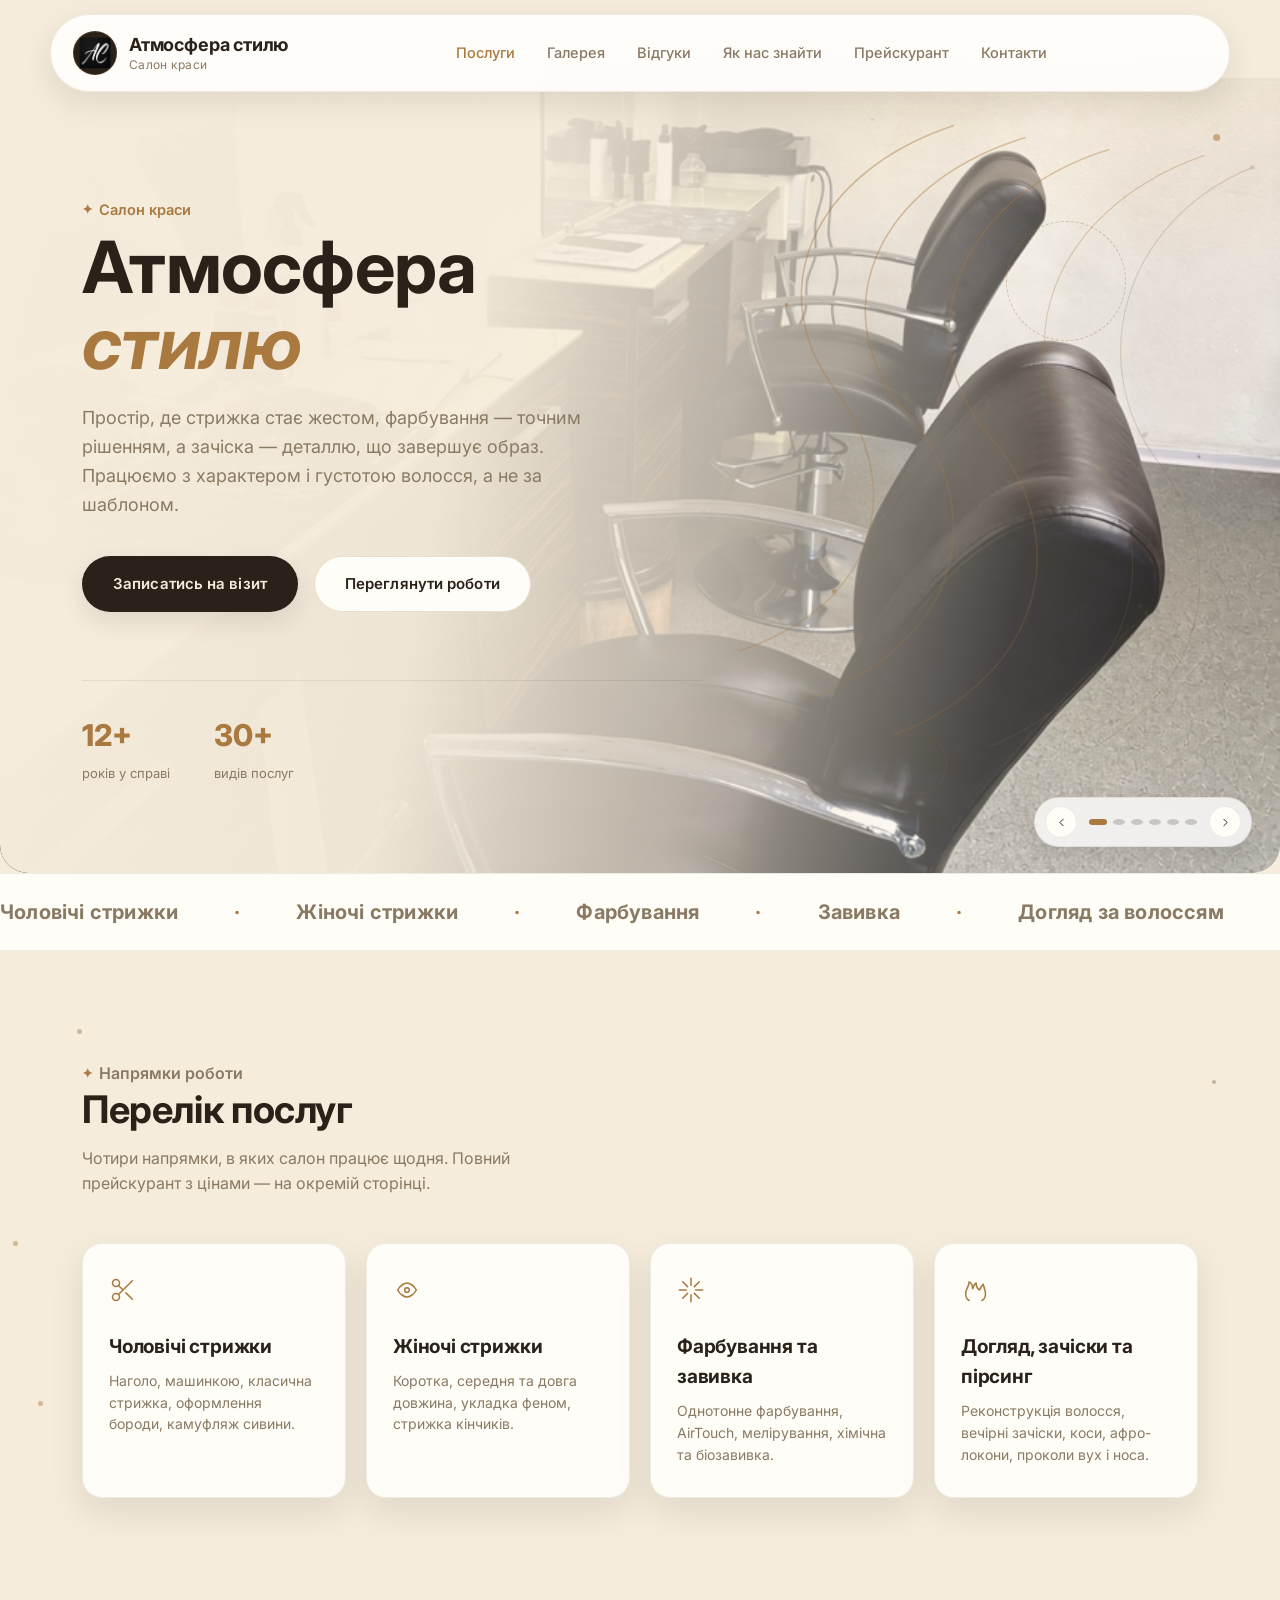
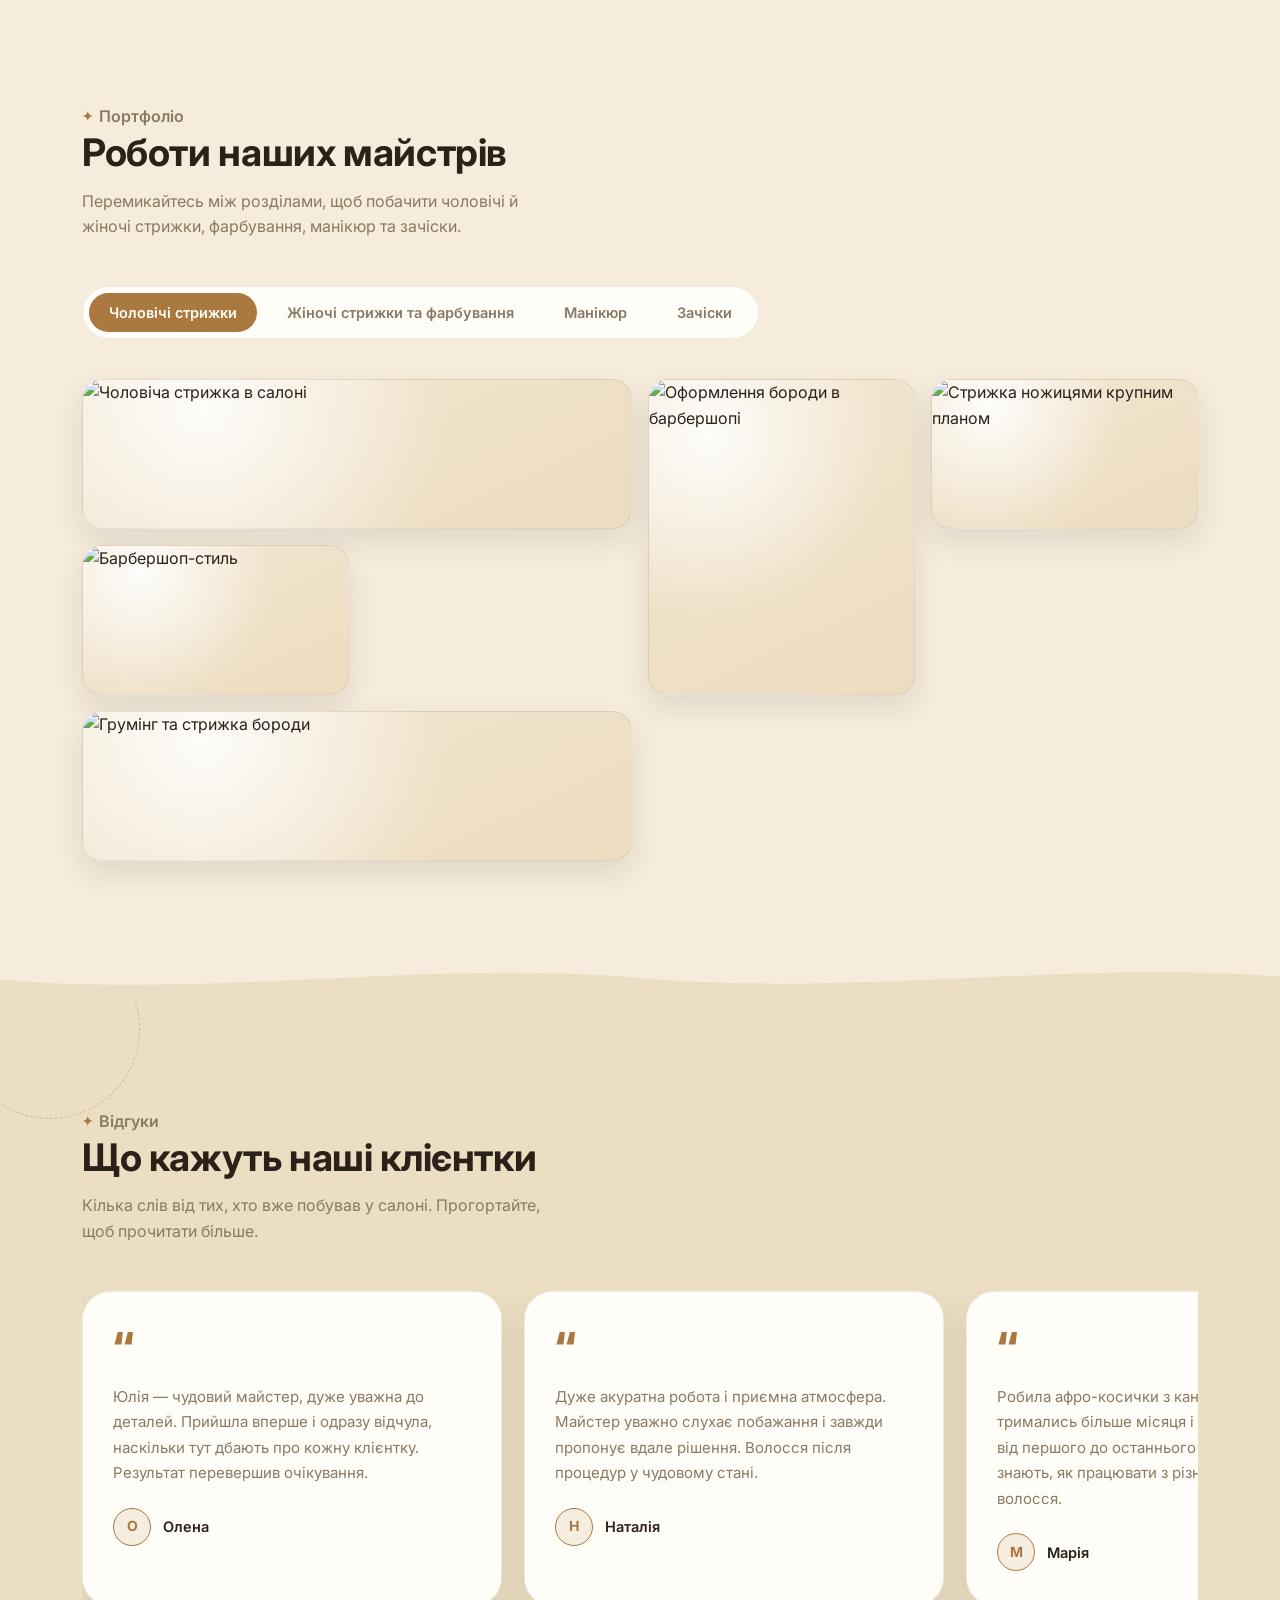
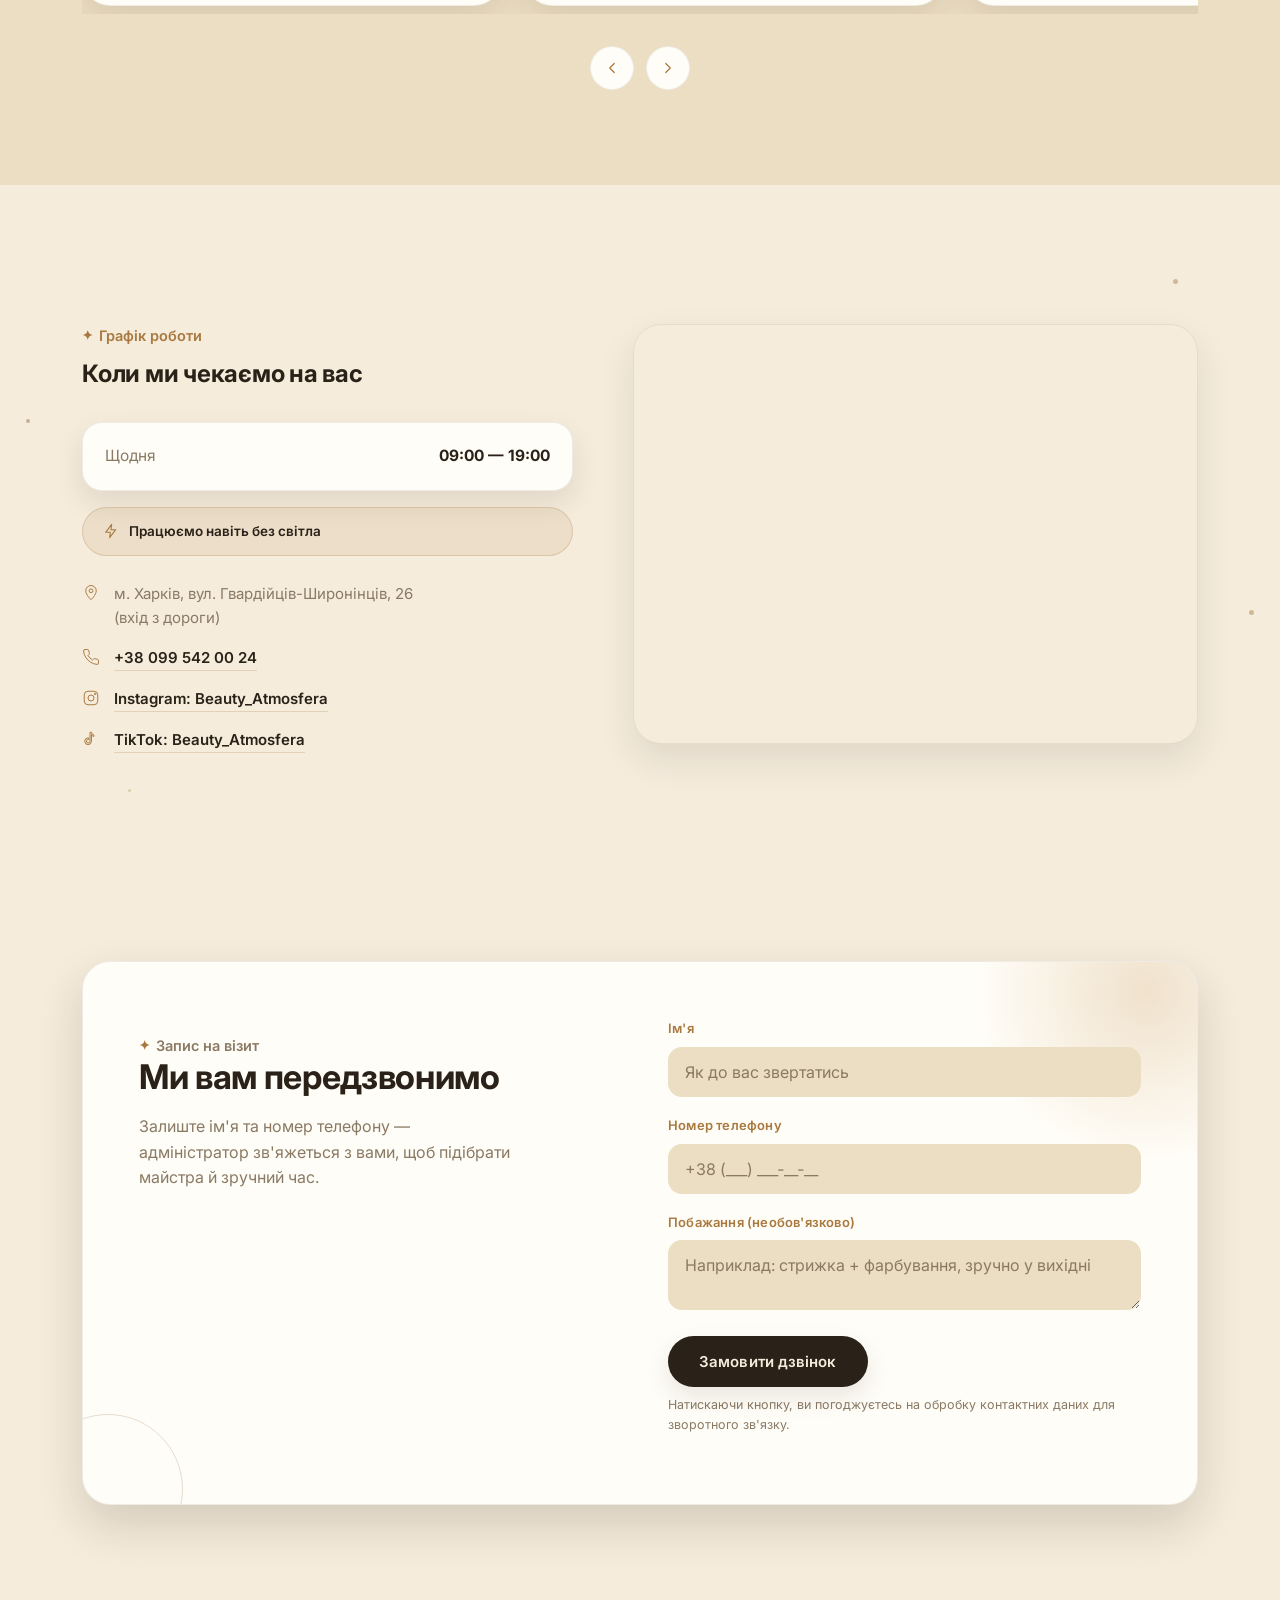
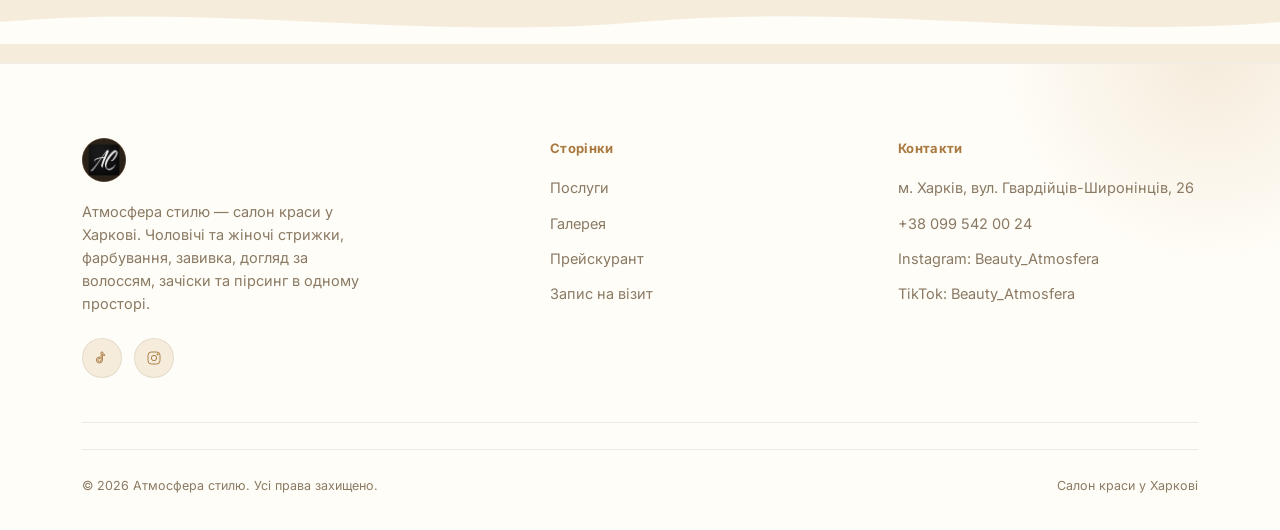
==== commit d814f01e: "edits" ====
--- a/index.html
+++ b/index.html
@@ -38,7 +38,6 @@
 
       <div class="header-cta">
         <a href="tel:+380995420024" class="phone">+38 099 542 00 24</a>
-        <a href="#запис" class="btn btn-gold">Записатись</a>
         <button class="burger" id="burger" aria-label="Меню" aria-expanded="false">
           <span></span>
         </button>
